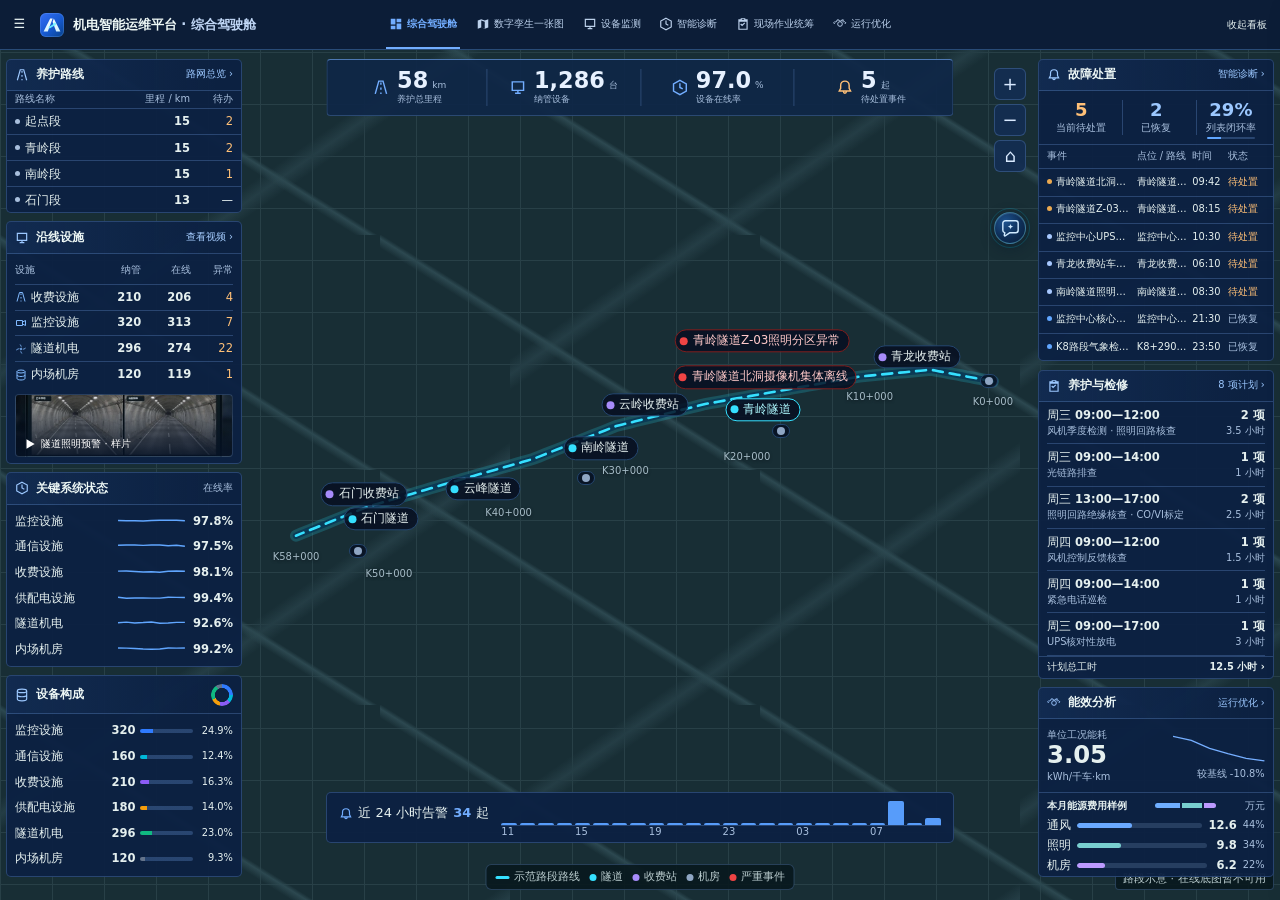
==== index.html @ b4d6803c "更新机电运维平台及数字孪生场景" ====
<!DOCTYPE html>
<html lang="zh-CN">
<head>
  <meta charset="UTF-8">
  <meta name="viewport" content="width=device-width, initial-scale=1.0">
  <title>高速公路机电智能运维平台 · 数字孪生原型</title>
  <link rel="stylesheet" href="css/main.css?v=20261124-toolbar-align">
  <script type="importmap">
    {"imports":{"three":"./vendor/three/build/three.module.js","three/addons/":"./vendor/three/examples/jsm/"}}
  </script>
  <link rel="stylesheet" href="css/dashboard.css?v=20261124-git474230a">
  <link rel="icon" type="image/svg+xml" href="assets/platform-logo.svg">
</head>
<body>
  <div id="app"></div>
  <script src="vendor/three.min.js"></script>
  <script src="js/data.js?v=20261124-bridge"></script>
  <script src="js/charts.js?v=20261123r"></script>
  <script src="js/ui.js?v=20261124-git474230a"></script>
  <script src="js/twin.js?v=20261124-network-landscape"></script>
  <script src="js/pages-monitor.js?v=20261124-toolbar-align"></script>
  <script src="js/pages-bridge.js?v=20261124-tunnel-workbench"></script>
  <script src="js/pages-songlan.js?v=20261124-git474230a"></script>
  <script src="js/pages-diagnosis.js?v=20261124-bridge"></script>
  <script src="js/pages-optimize.js?v=20261124-bridge"></script>
  <script src="js/pages-cost.js?v=20261124-bridge"></script>
  <script src="js/pages-ai.js?v=20261124-bridge"></script>
  <script src="js/app.js?v=20261123r"></script>
</body>
</html>
---- css/main.css ----
/* ============================================================
 * 高速公路机电智能运维平台 · 全局样式
 * 工程级深蓝科技风：藏蓝导航 / 浅灰白主背景 / 蓝青数据强调
 * ============================================================ */
:root {
  --navy-900: #081a33;
  --navy-800: #0b2242;
  --navy-700: #10305c;
  --navy-600: #16407a;
  --blue: #2f7bff;
  --blue-deep: #1e5fd6;
  --cyan: #00b8d9;
  --cyan-soft: #e0f7fc;
  --green: #16a34a;
  --green-bg: #e8f7ee;
  --amber: #f59e0b;
  --amber-bg: #fef3e2;
  --red: #ef4444;
  --red-bg: #fdeaea;
  --gray: #94a3b8;
  --gray-bg: #eef1f5;
  --violet: #8b5cf6;
  --bg: #f2f4f8;
  --card: #ffffff;
  --line: #e3e8ef;
  --line-dark: #24466f;
  --text: #1c2b3a;
  --text-2: #5a6b7f;
  --text-3: #8b99ab;
  --shadow: 0 1px 3px rgba(13, 38, 76, .07), 0 4px 14px rgba(13, 38, 76, .05);
  --shadow-lg: 0 8px 32px rgba(8, 26, 51, .18);
  --radius: 8px;
  --nav-w: 224px;
  --top-h: 58px;
  --font: "Microsoft YaHei", "PingFang SC", "Segoe UI", system-ui, sans-serif;
}
* { margin: 0; padding: 0; box-sizing: border-box; }
html, body { height: 100%; }
body {
  font-family: var(--font);
  font-size: 13px;
  color: var(--text);
  background: var(--bg);
  overflow: hidden;
}
::-webkit-scrollbar { width: 8px; height: 8px; }
::-webkit-scrollbar-track { background: transparent; }
::-webkit-scrollbar-thumb { background: #c3cdd9; border-radius: 4px; border: 2px solid transparent; background-clip: content-box; }
::-webkit-scrollbar-thumb:hover { background: #9fb0c4; border: 2px solid transparent; background-clip: content-box; }
.dark-scroll::-webkit-scrollbar-thumb { background: #2c4a75; border: 2px solid transparent; background-clip: content-box; }
a { color: var(--blue); text-decoration: none; cursor: pointer; }
a:hover { color: var(--blue-deep); }
button { font-family: var(--font); }

/* ---------- 布局骨架 ---------- */
#app { display: flex; height: 100vh; }
#sidebar {
  width: var(--nav-w); flex: 0 0 var(--nav-w);
  background: linear-gradient(178deg, var(--navy-900) 0%, var(--navy-800) 62%, #0d2a50 100%);
  color: #c8d6e8; display: flex; flex-direction: column; z-index: 40;
}
.brand { padding: 14px 16px 12px; border-bottom: 1px solid rgba(255,255,255,.07); }
.brand-logo { display: flex; align-items: center; gap: 9px; }
.brand-mark {display:block;flex:none;}
.brand-name { font-size: 14px; font-weight: 700; color: #fff; letter-spacing: .5px; line-height: 1.25; }
.brand-sub { font-size: 10px; color: #7e93b3; margin-top: 2px; letter-spacing: .4px; }
.demo-chip {
  margin: 10px 16px 6px; padding: 5px 10px; font-size: 11px; border-radius: 5px;
  background: rgba(245, 158, 11, .14); color: #fbbf24; border: 1px solid rgba(245,158,11,.35);
  display: flex; align-items: center; gap: 6px;
}
.demo-chip .dot { width: 6px; height: 6px; border-radius: 50%; background: #fbbf24; animation: pulse 2s infinite; }
@keyframes pulse { 0%,100% { opacity: 1; } 50% { opacity: .35; } }
#nav { flex: 1; overflow-y: auto; padding: 6px 0 16px; }
.nav-group { margin-top: 4px; }
.nav-item {
  display: flex; align-items: center; gap: 9px; padding: 9px 16px; cursor: pointer;
  color: #b7c7dc; font-size: 13px; border-left: 3px solid transparent; user-select: none;
  transition: background .15s;
}
.nav-item svg { width: 16px; height: 16px; flex: 0 0 16px; opacity: .85; }
.nav-item:hover { background: rgba(47, 123, 255, .12); color: #fff; }
.nav-item.active { background: linear-gradient(90deg, rgba(47,123,255,.28), rgba(47,123,255,.06)); color: #fff; border-left-color: var(--cyan); font-weight: 600; }
.nav-item .arrow { margin-left: auto; font-size: 10px; transition: transform .2s; opacity: .6; }
.nav-item.open .arrow { transform: rotate(90deg); }
.nav-sub { overflow: hidden; max-height: 0; transition: max-height .25s ease; }
.nav-sub.open { max-height: 300px; }
.nav-sub-item {
  padding: 7px 16px 7px 44px; font-size: 12px; color: #93a7c2; cursor: pointer; user-select: none;
  border-left: 3px solid transparent;
}
.nav-sub-item:hover { color: #fff; background: rgba(47,123,255,.1); }
.nav-sub-item.active { color: #6fd7ef; border-left-color: var(--cyan); background: rgba(0,184,217,.08); }
.nav-badge { margin-left: auto; background: var(--red); color: #fff; font-size: 10px; padding: 1px 6px; border-radius: 8px; }
.sidebar-foot { padding: 10px 16px; border-top: 1px solid rgba(255,255,255,.07); font-size: 10px; color: #64799a; line-height: 1.6; }

#main { flex: 1; display: flex; flex-direction: column; min-width: 0; }
#topbar {
  height: var(--top-h); flex: 0 0 var(--top-h); background: var(--card);
  border-bottom: 1px solid var(--line); display: flex; align-items: center;
  padding: 0 18px; gap: 14px; z-index: 30;
}
.top-road { display: flex; align-items: center; gap: 7px; font-size: 13px; font-weight: 600; color: var(--navy-700); }
.top-road svg { width: 15px; height: 15px; color: var(--blue); }
.top-search { position: relative; width: 250px; }
.top-search input {
  width: 100%; height: 30px; border: 1px solid var(--line); border-radius: 6px;
  padding: 0 10px 0 30px; font-size: 12px; background: var(--bg); outline: none; font-family: var(--font);
}
.top-search input:focus { border-color: var(--blue); background: #fff; }
.top-search svg { position: absolute; left: 9px; top: 8px; width: 14px; height: 14px; color: var(--text-3); }
.top-spacer { flex: 1; }
.top-clock { font-size: 12px; color: var(--text-2); font-variant-numeric: tabular-nums; }
.top-clock b { color: var(--text); font-weight: 600; }
.top-icon-btn {
  position: relative; width: 32px; height: 32px; border-radius: 6px; border: 1px solid var(--line);
  background: #fff; cursor: pointer; display: flex; align-items: center; justify-content: center; color: var(--text-2);
}
.top-icon-btn:hover { border-color: var(--blue); color: var(--blue); }
.top-icon-btn svg { width: 16px; height: 16px; }
.top-icon-btn .cnt {
  position: absolute; top: -6px; right: -6px; background: var(--red); color: #fff;
  font-size: 10px; min-width: 16px; height: 16px; border-radius: 8px; display: flex; align-items: center; justify-content: center; padding: 0 4px;
}
.role-select {
  height: 30px; border: 1px solid var(--line); border-radius: 6px; padding: 0 8px;
  font-size: 12px; color: var(--text); background: #fff; outline: none; cursor: pointer; font-family: var(--font);
}
.top-user { display: flex; align-items: center; gap: 8px; font-size: 12px; color: var(--text-2); }
.avatar { width: 28px; height: 28px; border-radius: 50%; background: linear-gradient(135deg, var(--navy-600), var(--blue)); color: #fff; display: flex; align-items: center; justify-content: center; font-size: 12px; font-weight: 600; }

#content { flex: 1; overflow-y: auto; overflow-x: hidden; padding: 14px 18px 24px; }
.crumb { font-size: 12px; color: var(--text-3); margin-bottom: 10px; display: flex; align-items: center; gap: 6px; }
.crumb a { color: var(--text-2); }
.crumb a:hover { color: var(--blue); }
.crumb .sep { opacity: .5; }
.crumb .cur { color: var(--text); font-weight: 600; }

/* ---------- 页面标题 ---------- */
.page-head { display: flex; align-items: flex-start; gap: 12px; margin-bottom: 14px; flex-wrap: wrap; }
.page-title { font-size: 18px; font-weight: 700; color: var(--navy-800); display: flex; align-items: center; gap: 10px; }
.page-desc { font-size: 12px; color: var(--text-2); margin-top: 4px; max-width: 760px; line-height: 1.6; }
.page-head .spacer { flex: 1; }
.page-actions { display: flex; gap: 8px; align-items: center; flex-wrap: wrap; }
#content:has(.gis-bridge) { display: flex; flex-direction: column; }
#page-body:has(> .gis-bridge), .gis-bridge { flex: 1; min-height: 0; display: flex; flex-direction: column; }
#content:has(.gis-heading) { scrollbar-gutter: stable; }
#page-body:has(.gis-heading) { container-type: inline-size; animation: none; }
.gis-heading {
  position: sticky; top: 0; z-index: 5; display: grid; flex: none;
  grid-template-columns: minmax(0, 1fr) minmax(0, 52rem); align-items: center;
  gap: 8px 12px; padding: 6px 0; margin-bottom: 8px; background: var(--bg);
}
.gis-toolbar {
  --toolbar-width: 42.5rem; --scene-fields: 10.5rem;
  display: grid; grid-template-columns: minmax(0, 1fr) var(--scene-fields);
  width: min(100%, var(--toolbar-width)); justify-self: end;
  gap: 8px; align-items: center; min-width: 0;
}
.gis-toolbar:has(> :nth-child(3)) { --toolbar-width: 52rem; --scene-fields: 10.5rem 9rem; }
.gis-toolbar #gis-mode { display: grid; grid-template-columns: repeat(4, minmax(0, 1fr)); }
.gis-toolbar #gis-mode .seg { display: flex; align-items: center; justify-content: center; gap: 4px; padding: 0 4px; white-space: nowrap; }
.gis-toolbar > * { height: 32px; width: 100%; min-width: 0; }
.gis-toolbar > .btn { padding-inline: 4px; justify-content: center; white-space: nowrap; }
.gis-instructions { margin: 0 0 14px; }
@container (max-width: 75rem) {
  .gis-heading { grid-template-columns: minmax(0, 1fr); }
}
@container (max-width: 46rem) {
  .gis-toolbar { grid-template-columns: minmax(0, 1.5fr) minmax(0, 1fr); gap: 4px; }
  .gis-toolbar #gis-mode { grid-column: 1 / -1; }
  .gis-toolbar > :last-child { grid-column: 2; }
}
@container (max-width: 24rem) {
  .gis-toolbar svg { display: none; }
  .gis-toolbar .btn, .gis-toolbar .seg, .gis-toolbar .sel { font-size: 11px; }
}
@container (max-width: 15rem) {
  .gis-toolbar #gis-mode { grid-template-columns: repeat(2, minmax(0, 1fr)); height: 64px; }
  .gis-toolbar > :not(#gis-mode) { grid-column: 1 / -1; }
}
.bridge-context { display:flex; align-items:center; justify-content:space-between; flex-wrap:wrap; gap:12px 24px; padding:18px 22px; color:#deeff4; background:#153942; border-radius:9px 9px 0 0; }
.bridge-context h2,.bridge-context p,.bridge-context dl,.bridge-context dd {margin:0;}
.bridge-context h2 {display:flex; align-items:center; flex-wrap:wrap; gap:9px; font-size:20px; line-height:1.45;}
.bridge-context h2 span {display:inline-flex;align-items:center;gap:7px;color:#c7e5e5;font-size:16px;}
.bridge-context h2 i {color:#78a6ab;font-style:normal;}
.bridge-context p {font-size:12px;color:#b2ced2;margin-top:3px;}
.bridge-context p span {padding-left:12px;}
.bridge-context dl {display:flex;gap:24px;}
.bridge-context dl div {border-left:1px solid #446069;padding-left:16px;}
.bridge-context dt {font-size:11px;color:#bdd3d8;}
.bridge-context dd {font-size:23px;font-weight:650;font-variant-numeric:tabular-nums;}
.bridge-context dd small {font-size:12px;font-weight:400;color:#b6cdd1;}
.bridge-layout {display:grid;grid-template-columns:minmax(0,1fr) minmax(270px,30%);min-height:450px;flex:1;border:1px solid #cfdbdf;border-top:0;border-radius:0 0 8px 8px;overflow:hidden;}
.bridge-map-wrap {position:relative;min-height:390px;background:#112a33;}
.bridge-scene-actions {position:absolute;top:10px;left:10px;z-index:3;display:flex;align-items:center;gap:6px;}
.bridge-scene-actions>span {color:#eef8f9;background:#173740e6;border-radius:4px;padding:5px 8px;font-size:12px;}
.bridge-scene-actions[hidden] {display:none;}
.asset-model-fallback {position:absolute;inset:0;overflow:auto;background:#142e3c;color:#d5e8ed;padding:54px 20px 20px;}
.asset-model-fallback h3 {font-size:16px;color:#e0f0f3;margin-bottom:4px;}
.asset-model-fallback p {font-size:12px;color:#a8c2cd;margin-bottom:14px;}
.asset-model-fallback button {display:block;width:100%;text-align:left;margin:4px 0;padding:7px 10px;background:#1c3d4c;border:1px solid #406070;border-radius:4px;color:#e2eef1;cursor:pointer;}
bridge-twin,.songlan-stage {position:absolute;inset:0;display:block;}
.songlan-stage {isolation:isolate;background:#b8cade;}
bridge-twin[data-environment=off] .songlan-stage {background:#1a2b3b;}
.bridge-scene-actions {flex-wrap:wrap;max-width:calc(100% - 60px);}
.bridge-scene-actions .hud-btn[aria-pressed=true] {background:#063e56;color:#a8edf8;border-color:#00b8d9;}
.bridge-workbench {color:#dcf3f7;font-size:13px;text-decoration:underline;text-underline-offset:4px;}
.songlan-stage .bridge-legend {bottom:32px;pointer-events:none;}
.songlan-stage:is([data-pose=overview],[data-pose=interior]) .bridge-legend {display:none;}
.bridge-selection {position:absolute;right:12px;bottom:16px;max-width:calc(100% - 24px);border-radius:5px;padding:10px 12px;background:#17313dea;color:#eff8fa;}
.bridge-selection small {display:block;margin:4px 0;font-size:12px;color:#c5dce0;}
.bridge-selection .hud-btn {margin-right:5px;}
.songlan-canvas,.songlan-labels {position:absolute;inset:0;}
.songlan-canvas canvas {display:block;width:100%;height:100%;cursor:grab;touch-action:none;}
.songlan-canvas canvas:active {cursor:grabbing;}
.songlan-labels {pointer-events:none;}
.songlan-labels button {position:absolute;left:0;top:0;pointer-events:auto;color:#eefafb;background:#173744ed;border:1px solid #76b1b9;border-radius:4px;font:inherit;font-size:12px;padding:4px 8px;cursor:pointer;}
.songlan-labels button.warning {border-color:#f3b765;color:#ffe1b3;}
.songlan-tools {position:absolute;top:14px;right:14px;display:grid;gap:3px;}
.songlan-tools[hidden],.songlan-message[hidden] {display:none;}
.songlan-tools button {width:33px;height:33px;border:1px solid #c1d0d5;border-radius:4px;background:#fffffff2;color:#294453;cursor:pointer;font-size:16px;}
.songlan-message {position:absolute;bottom:37px;left:12px;padding:6px 10px;background:#163039ed;color:white;font-size:12px;border-radius:4px;}
.songlan-stage .terrain-status {position:absolute;bottom:35px;left:12px;background:#173746e8;color:#edf4fa;padding:5px 9px;border-radius:4px;font-size:12px;}
.songlan-stage .terrain-status button {margin-left:5px;cursor:pointer;}
.songlan-credit {position:absolute;bottom:10px;left:12px;color:white;background:#223a41d9;padding:3px 8px;border-radius:3px;font-size:11px;}
.songlan-inspector {background:white;padding:8px 16px;overflow:auto;}
.songlan-inspector section {padding:13px 0;border-bottom:1px solid #e2e9ed;}
.songlan-inspector h3 {font-size:13px;color:#47606d;margin:0 0 10px;}
.songlan-assets {display:grid;gap:6px;}
.songlan-assets button,.songlan-alarm {display:grid;width:100%;gap:4px;padding:10px 11px;text-align:left;border:1px solid #dae3e7;border-radius:5px;color:#243d4e;background:#f8fafb;cursor:pointer;}
.songlan-assets button:hover,.songlan-assets button[aria-pressed=true] {background:#e9f4f3;border-color:#54a09b;}
.songlan-assets button span {display:flex;align-items:center;gap:6px;font-size:13px;}
.songlan-assets small,.songlan-alarm span,.songlan-selection p {font-size:12px;color:#586f7b;}
.songlan-selection p {margin:4px 0 6px;}
.songlan-alarm {background:#fff8ec;border-color:#efddbc;}
@container (max-width:46rem) { .songlan-layout {grid-template-columns:1fr;} .songlan-stage {height:46vh;min-height:270px;} .songlan-toolbar {justify-content:flex-start;} }
#bridge-map {position:absolute;inset:0;}
#bridge-map .geo-map {border-radius:0;}
.bridge-recenter {position:absolute;z-index:4;top:12px;left:12px;display:flex;align-items:center;gap:5px;padding:6px 10px;border:1px solid #4a6d79;border-radius:5px;background:#12313b;color:#dcebf1;cursor:pointer;}
.gm-scoped .gm-n.device i {background:#f2b84b;}
.gm-scoped.gm-offline .gm-tiles {background-color:#182e35;background-image:linear-gradient(#284047 1px,transparent 1px),linear-gradient(90deg,#284047 1px,transparent 1px);background-size:42px 42px;}
.bridge-list {background:#fff;min-width:0;overflow:auto;}
.bridge-tabs {display:flex;border-bottom:1px solid var(--border,#d7e0e7);padding:0 10px;}
.bridge-tabs button {flex:1;padding:13px 4px;color:#526674;background:transparent;border:0;border-bottom:2px solid transparent;cursor:pointer;}
.bridge-tabs button[aria-pressed="true"] {color:#0f6370;border-bottom-color:#178596;font-weight:650;}
.bridge-tabs small {font-size:11px;font-variant-numeric:tabular-nums;}
.bridge-record {width:100%;display:flex;align-items:center;gap:8px;justify-content:space-between;text-align:left;padding:12px 14px;background:white;border:0;border-bottom:1px solid #edf1f3;cursor:pointer;color:#1a3344;}
.bridge-record:hover {background:#f1f7f8;}
.bridge-record span {min-width:0;}
.bridge-record b,.bridge-record small {display:block;}
.bridge-record b {font-size:13px;line-height:1.45;}
.bridge-record small {font-size:11px;margin-top:4px;color:#627585;}
.bridge-record em {font-style:normal;flex-shrink:0;}
.bridge-search {display:block;padding:10px 12px 0;}
.bridge-search input {width:100%;padding:7px 9px;border:1px solid #cbd6de;border-radius:4px;font:inherit;font-size:12px;}
.bridge-pager {display:flex;align-items:center;justify-content:center;gap:12px;margin:9px;color:#607580;font-size:12px;}
.bridge-summary {border-top:6px solid #f0f4f5;padding:2px 14px 10px;}
.bridge-summary section {padding:12px 0;}
.bridge-summary section+section {border-top:1px solid #e2e9ec;}
.bridge-summary h3 {margin:0 0 8px;color:#264857;font-size:13px;font-weight:650;}
.bridge-health {display:grid;grid-template-columns:repeat(3,minmax(0,1fr));gap:8px;}
.bridge-health div {background:#f2f6f7;padding:7px 8px;border-radius:4px;}
.bridge-health span {display:flex;align-items:center;gap:6px;font-size:11px;color:#526775;}
.bridge-health i {width:6px;height:6px;border-radius:50%;}
.bridge-health b {font-size:17px;color:#263f4d;}
.bridge-task-link {display:flex;align-items:center;justify-content:space-between;gap:10px;width:100%;padding:8px 0;border:0;border-bottom:1px solid #edf1f3;background:transparent;text-align:left;cursor:pointer;}
.bridge-task-link b {font-size:12px;font-weight:500;color:#263f4d;}
.bridge-task-link span {font-size:11px;color:#5a7080;}
@container (max-width:45rem) {
  .bridge-layout {grid-template-columns:minmax(0,1fr);min-height:auto;overflow:visible;}
  .bridge-map-wrap {min-height:310px;}
  .bridge-list {overflow:visible;}
  .bridge-context {padding:13px;}
  .bridge-context dl {gap:12px;}
  .bridge-context dl div {padding-left:9px;}
  #bridge-map .gm-attr {bottom:32px;}
}
.badge-demo {
  font-size: 10px; padding: 2px 7px; border-radius: 4px; font-weight: 400;
  background: var(--amber-bg); color: #b45309; border: 1px solid #f5d9a8; white-space: nowrap;
}
.badge-sim { background: #eef2ff; color: #4f46e5; border-color: #d6ddfb; }
.badge-calc { background: var(--cyan-soft); color: #0e7490; border-color: #b5e8f2; }

/* ---------- 卡片与网格 ---------- */
.card { background: var(--card); border: 1px solid var(--line); border-radius: var(--radius); box-shadow: var(--shadow); }
.card-h { display: flex; align-items: center; gap: 8px; padding: 11px 14px; border-bottom: 1px solid var(--line); }
.card-t { font-size: 13px; font-weight: 700; color: var(--navy-800); }
.card-h .sub { font-size: 11px; color: var(--text-3); }
.card-h .spacer { flex: 1; }
.card-b { padding: 12px 14px; }
.card-b.tight { padding: 8px 10px; }
.grid { display: grid; gap: 12px; }
.grid > * { min-width: 0; }
.g-2 { grid-template-columns: minmax(0, 1fr) minmax(0, 1fr); }
.g-3 { grid-template-columns: repeat(3, minmax(0, 1fr)); }
.g-4 { grid-template-columns: repeat(4, minmax(0, 1fr)); }
.g-6 { grid-template-columns: repeat(6, minmax(0, 1fr)); }
.card-b svg { max-width: 100%; }
.mt { margin-top: 12px; }
.mb { margin-bottom: 12px; }

/* ---------- KPI ---------- */
.kpi { padding: 13px 15px; cursor: pointer; position: relative; overflow: hidden; transition: transform .15s, box-shadow .15s; }
.kpi:hover { transform: translateY(-2px); box-shadow: 0 6px 18px rgba(13,38,76,.12); }
.kpi::before { content: ''; position: absolute; left: 0; top: 0; bottom: 0; width: 3px; background: var(--kc, var(--blue)); }
.kpi-label { font-size: 12px; color: var(--text-2); display: flex; align-items: center; gap: 6px; }
.kpi-val { font-size: 26px; font-weight: 700; color: var(--navy-800); margin-top: 4px; font-variant-numeric: tabular-nums; line-height: 1.1; }
.kpi-val small { font-size: 12px; font-weight: 400; color: var(--text-3); margin-left: 3px; }
.kpi-sub { font-size: 11px; color: var(--text-3); margin-top: 4px; }
.kpi-sub .up { color: var(--green); } .kpi-sub .down { color: var(--red); }
.kpi-icon { position: absolute; right: 12px; top: 12px; width: 30px; height: 30px; border-radius: 7px; display: flex; align-items: center; justify-content: center; background: color-mix(in srgb, var(--kc, var(--blue)) 12%, #fff); color: var(--kc, var(--blue)); }
.kpi-icon svg { width: 16px; height: 16px; }

/* ---------- 标签 ---------- */
.tag { display: inline-flex; align-items: center; gap: 5px; font-size: 11px; padding: 2px 8px; border-radius: 4px; white-space: nowrap; line-height: 1.5; }
.tag .sd { width: 6px; height: 6px; border-radius: 50%; background: currentColor; }
.tag.ok { background: var(--green-bg); color: #15803d; }
.tag.warn { background: var(--amber-bg); color: #b45309; }
.tag.off { background: var(--gray-bg); color: #64748b; }
.tag.err { background: var(--red-bg); color: #b91c1c; }
.tag.info { background: #e8f0fe; color: #1d4ed8; }
.tag.cyan { background: var(--cyan-soft); color: #0e7490; }
.tag.violet { background: #f1ebfe; color: #6d28d9; }
.tag.plain { background: var(--gray-bg); color: var(--text-2); }
.tag.lg { font-size: 12px; padding: 3px 10px; }
.lv { display: inline-block; font-size: 11px; padding: 2px 8px; border-radius: 4px; }
.lv-严重 { background: var(--red-bg); color: #b91c1c; font-weight: 600; }
.lv-重要 { background: var(--amber-bg); color: #b45309; }
.lv-一般 { background: #e8f0fe; color: #1d4ed8; }
.lv-提示 { background: var(--gray-bg); color: #64748b; }

/* ---------- 按钮 ---------- */
.btn {
  display: inline-flex; align-items: center; gap: 6px; height: 30px; padding: 0 13px;
  border-radius: 6px; border: 1px solid var(--line); background: #fff; color: var(--text);
  font-size: 12px; cursor: pointer; transition: all .15s; white-space: nowrap;
}
.btn svg { width: 14px; height: 14px; }
.btn:hover { border-color: var(--blue); color: var(--blue); }
.btn.primary { background: var(--blue); border-color: var(--blue); color: #fff; }
.btn.primary:hover { background: var(--blue-deep); }
.btn.navy { background: var(--navy-700); border-color: var(--navy-700); color: #fff; }
.btn.navy:hover { background: var(--navy-600); }
.btn.ghost { background: transparent; }
.btn.sm { height: 26px; padding: 0 10px; font-size: 11px; }
.btn.danger:hover { border-color: var(--red); color: var(--red); }
.btn:disabled { opacity: .5; cursor: not-allowed; }
.btn-group { display: inline-flex; border: 1px solid var(--line); border-radius: 6px; overflow: hidden; }
.btn-group .seg { padding: 5px 12px; font-size: 12px; cursor: pointer; background: #fff; color: var(--text-2); border: none; border-right: 1px solid var(--line); }
.btn-group .seg:last-child { border-right: none; }
.btn-group .seg.on { background: var(--blue); color: #fff; }
.btn-group.dark { border-color: var(--line-dark); }
.btn-group.dark .seg { background: var(--navy-800); color: #9fb4d0; border-right-color: var(--line-dark); }
.btn-group.dark .seg.on { background: var(--cyan); color: #04222b; font-weight: 600; }

/* ---------- 筛选 ---------- */
.filter-bar { display: flex; gap: 8px; flex-wrap: wrap; align-items: center; }
.sel, .inp {
  height: 30px; border: 1px solid var(--line); border-radius: 6px; padding: 0 9px;
  font-size: 12px; background: #fff; color: var(--text); outline: none; font-family: var(--font);
}
.sel:focus, .inp:focus { border-color: var(--blue); }
.inp { width: 200px; }
.alarm-list-item {display:block;width:100%;text-align:left;color:inherit;font:inherit;cursor:pointer;}
.task-review {display:grid;gap:12px;}
.task-review label {display:grid;gap:5px;}
.task-review .inp {width:100%;resize:vertical;}
.task-review button {justify-self:start;}
.alarm-list-item time {margin-left:auto;color:var(--text-3);font-size:11px;}
.alarm-list-item .evi-d,.alarm-list-item .src {display:block;}
.sel { cursor: pointer; }
label.fld { display: inline-flex; align-items: center; gap: 6px; font-size: 12px; color: var(--text-2); }
.tabs { display: flex; gap: 2px; border-bottom: 2px solid var(--line); margin-bottom: 12px; flex-wrap: wrap; }
.tab { padding: 8px 16px; font-size: 13px; color: var(--text-2); cursor: pointer; border-bottom: 2px solid transparent; margin-bottom: -2px; user-select: none; }
.tab:hover { color: var(--blue); }
.tab.on { color: var(--blue); border-bottom-color: var(--blue); font-weight: 600; }
.tab .n { font-size: 11px; background: var(--gray-bg); border-radius: 8px; padding: 0 6px; margin-left: 4px; color: var(--text-2); }
.tab.on .n { background: #e8f0fe; color: var(--blue); }
.pills { display: flex; gap: 6px; flex-wrap: wrap; }
.pill { padding: 4px 12px; border-radius: 14px; font-size: 12px; border: 1px solid var(--line); background: #fff; color: var(--text-2); cursor: pointer; }
.pill.on { background: var(--navy-700); border-color: var(--navy-700); color: #fff; }

/* ---------- 表格 ---------- */
.tbl-wrap { overflow-x: auto; }
table.tbl { width: 100%; border-collapse: collapse; font-size: 12px; }
.tbl th {
  text-align: left; padding: 9px 10px; background: #f7f9fc; color: var(--text-2);
  font-weight: 600; border-bottom: 1px solid var(--line); white-space: nowrap; user-select: none;
}
.tbl th.sortable { cursor: pointer; }
.tbl th.sortable:hover { color: var(--blue); }
.tbl th .s-arr { font-size: 10px; margin-left: 3px; opacity: .7; }
.tbl td { padding: 8px 10px; border-bottom: 1px solid #eef1f6; vertical-align: middle; }
.tbl tbody tr { cursor: pointer; transition: background .1s; }
.tbl tbody tr:hover { background: #f4f8ff; }
.tbl tbody tr.hl { background: #fff7ed; }
.tbl .code { font-family: Consolas, monospace; color: var(--blue-deep); font-weight: 600; font-size: 12px; }
.tbl .num { font-variant-numeric: tabular-nums; text-align: right; }
.tbl .muted { color: var(--text-3); }
.pager { display: flex; align-items: center; gap: 6px; padding: 10px 4px 2px; font-size: 12px; color: var(--text-2); }
.pager .spacer { flex: 1; }
.pg-btn { min-width: 26px; height: 26px; border: 1px solid var(--line); background: #fff; border-radius: 5px; cursor: pointer; font-size: 12px; color: var(--text-2); padding: 0 6px; }
.pg-btn:hover { border-color: var(--blue); color: var(--blue); }
.pg-btn.on { background: var(--blue); border-color: var(--blue); color: #fff; }
.pg-btn:disabled { opacity: .4; cursor: default; }
.empty { padding: 36px 0; text-align: center; color: var(--text-3); font-size: 12px; }
.empty svg { width: 36px; height: 36px; opacity: .35; display: block; margin: 0 auto 8px; }

/* ---------- 抽屉 / 弹窗 / Toast ---------- */
#drawer-mask { position: fixed; inset: 0; background: rgba(8,26,51,.35); z-index: 90; opacity: 0; pointer-events: none; transition: opacity .25s; }
#drawer-mask.show { opacity: 1; pointer-events: auto; }
#drawer {
  position: fixed; top: 0; right: -560px; width: 540px; max-width: 92vw; height: 100vh;
  background: #fff; z-index: 95; box-shadow: var(--shadow-lg); transition: right .28s cubic-bezier(.2,.8,.3,1);
  display: flex; flex-direction: column;
}
#drawer.show { right: 0; }
#drawer.wide { width: 720px; right: -760px; }
#drawer.wide.show { right: 0; }
.drawer-h { padding: 14px 18px; border-bottom: 1px solid var(--line); display: flex; align-items: center; gap: 10px; background: linear-gradient(90deg, #f8fafd, #fff); }
.drawer-t { font-size: 15px; font-weight: 700; color: var(--navy-800); }
.drawer-x { margin-left: auto; width: 28px; height: 28px; border: none; background: var(--gray-bg); border-radius: 6px; cursor: pointer; color: var(--text-2); font-size: 14px; }
.drawer-x:hover { background: var(--red-bg); color: var(--red); }
.drawer-b { flex: 1; overflow-y: auto; padding: 14px 18px 24px; }
#modal-mask { position: fixed; inset: 0; background: rgba(8,26,51,.45); z-index: 110; display: none; align-items: center; justify-content: center; }
#modal-mask.show { display: flex; }
#modal { background: #fff; border-radius: 10px; width: 620px; max-width: 92vw; max-height: 84vh; display: flex; flex-direction: column; box-shadow: var(--shadow-lg); }
#modal .drawer-b { max-height: 60vh; }
#toasts { position: fixed; top: 70px; right: 20px; z-index: 200; display: flex; flex-direction: column; gap: 8px; }
.toast {
  background: var(--navy-800); color: #e6eefb; padding: 10px 16px; border-radius: 8px;
  font-size: 12px; box-shadow: var(--shadow-lg); display: flex; gap: 8px; align-items: center;
  animation: toastIn .25s ease; max-width: 380px; border-left: 3px solid var(--cyan);
}
.toast.ok { border-left-color: var(--green); }
.toast.warn { border-left-color: var(--amber); }
@keyframes toastIn { from { transform: translateX(30px); opacity: 0; } to { transform: none; opacity: 1; } }

/* ---------- 图表 ---------- */
.chart-tip {
  position: fixed; z-index: 150; background: rgba(8,26,51,.94); color: #dce7f5; font-size: 11px;
  padding: 8px 11px; border-radius: 6px; pointer-events: none; display: none; line-height: 1.7;
  box-shadow: var(--shadow-lg); max-width: 260px;
}
.chart-tip .tt { color: #8fa6c4; margin-bottom: 2px; }
.chart-tip .row { display: flex; align-items: center; gap: 6px; }
.chart-tip .cd { width: 8px; height: 8px; border-radius: 2px; }
.chart-tip b { color: #fff; font-variant-numeric: tabular-nums; }
.legend { display: flex; gap: 14px; flex-wrap: wrap; font-size: 11px; color: var(--text-2); padding: 4px 2px; }
.legend .li { display: flex; align-items: center; gap: 5px; cursor: default; }
.legend .cd { width: 10px; height: 10px; border-radius: 2px; }
.legend .li.off { opacity: .35; }
.legend .li.click { cursor: pointer; }

/* ---------- 深蓝分析面板（数字孪生/重点场景） ---------- */
.dark-panel { background: linear-gradient(160deg, var(--navy-900), var(--navy-800) 70%); border: 1px solid var(--line-dark); border-radius: var(--radius); color: #c9d8ec; }
.dark-panel .card-h { border-bottom-color: var(--line-dark); }
.dark-panel .card-t { color: #eaf2fc; }
.dark-panel .card-h .sub { color: #6d84a6; }
.dp-kpi { padding: 10px 12px; background: rgba(22,64,122,.25); border: 1px solid var(--line-dark); border-radius: 7px; }
.dp-kpi .l { font-size: 11px; color: #7e95b8; }
.dp-kpi .v { font-size: 20px; font-weight: 700; color: #fff; margin-top: 2px; font-variant-numeric: tabular-nums; }
.dp-kpi .v small { font-size: 11px; color: #7e95b8; font-weight: 400; }
.dp-kpi .v.cy { color: #4fd8f0; } .dp-kpi .v.gn { color: #4ade80; } .dp-kpi .v.am { color: #fbbf24; } .dp-kpi .v.rd { color: #f87171; }

/* ---------- 3D 视口 ---------- */
.twin-wrap { position: relative; border-radius: var(--radius); overflow: hidden; background: #060f22; border: 1px solid var(--line-dark); }
.twin-canvas { display: block; width: 100%; height: 100%; }
.twin-hud { position: absolute; top: 10px; left: 12px; display: flex; gap: 8px; align-items: center; z-index: 5; flex-wrap: wrap; }
.twin-hud-r { position: absolute; top: 10px; right: 12px; display: flex; gap: 6px; z-index: 5; }
.hud-btn {
  background: rgba(11,34,66,.85); border: 1px solid var(--line-dark); color: #b9cde8;
  font-size: 11px; padding: 5px 11px; border-radius: 6px; cursor: pointer; backdrop-filter: blur(4px);
  display: inline-flex; align-items: center; gap: 5px;
}
.hud-btn:hover { border-color: var(--cyan); color: #fff; }
.hud-btn.on { background: rgba(0,184,217,.25); border-color: var(--cyan); color: #7ee7fa; }
.hud-btn svg { width: 13px; height: 13px; }
.hud-live {
  background: rgba(4,20,26,.85); border: 1px solid var(--cyan); color: #7ee7fa;
  font-size: 11px; padding: 5px 11px; border-radius: 6px; backdrop-filter: blur(4px);
  font-variant-numeric: tabular-nums;
}
.twin-legend {
  position: absolute; left: 12px; bottom: 12px; z-index: 5; background: rgba(8,26,51,.82);
  border: 1px solid var(--line-dark); border-radius: 7px; padding: 8px 11px; font-size: 11px;
  color: #a9bedb; backdrop-filter: blur(4px); line-height: 1.9;
}
.twin-legend .li { display: flex; align-items: center; gap: 6px; }
.twin-legend .cd { width: 8px; height: 8px; border-radius: 50%; }
.twin-info {
  position: absolute; right: 12px; bottom: 12px; z-index: 6; width: 270px;
  background: rgba(8,26,51,.92); border: 1px solid var(--line-dark); border-radius: 8px;
  padding: 12px 14px; color: #c9d8ec; font-size: 12px; backdrop-filter: blur(6px); display: none;
}
.twin-info.show { display: block; animation: toastIn .2s ease; }
.twin-info h4 { color: #fff; font-size: 13px; margin-bottom: 6px; display: flex; align-items: center; gap: 7px; }
.twin-info .row { display: flex; justify-content: space-between; padding: 2.5px 0; color: #90a7c7; }
.twin-info .row b { color: #dce8f7; font-weight: 500; }
.twin-info .acts { margin-top: 8px; display: flex; gap: 6px; }
.twin-tip { position: absolute; z-index: 7; background: rgba(8,26,51,.95); border: 1px solid var(--cyan); color: #d9f6fc; font-size: 11px; padding: 4px 9px; border-radius: 5px; pointer-events: none; display: none; white-space: nowrap; }
.twin-loading { position: absolute; inset: 0; display: flex; align-items: center; justify-content: center; color: #6d84a6; font-size: 12px; z-index: 4; background: #060f22; }
.spin { width: 22px; height: 22px; border: 2px solid var(--line-dark); border-top-color: var(--cyan); border-radius: 50%; animation: sp 1s linear infinite; margin-right: 10px; }
@keyframes sp { to { transform: rotate(360deg); } }

/* ---------- 场景控制台 ---------- */
.console-grid { display: grid; grid-template-columns: repeat(auto-fit, minmax(180px, 1fr)); gap: 12px; }
.console-grid > * { min-width: 0; }
.ctl-group { background: var(--gray-bg); border: 1px solid var(--line); border-radius: 8px; padding: 10px 12px; }
.ctl-t { font-size: 11px; font-weight: 600; color: var(--navy-700); letter-spacing: .5px; margin-bottom: 8px; text-transform: uppercase; }
.ctl-group .fld { display: flex; width: 100%; }
.ctl-group .fld .sel { flex: 1; min-width: 0; }
.ctl-group .range-row { margin-bottom: 6px; }
.ctl-group .range-row input[type=range] { flex: 1 1 0; min-width: 0; }
.ctl-group .range-row .rv { min-width: 40px; }
.ctl-sw { display: flex; align-items: center; justify-content: space-between; font-size: 12px; color: var(--text-2); padding: 3px 0; }
.ctl-group .btn-group { display: flex; }
.ctl-group .btn-group .seg { flex: 1; display: inline-flex; align-items: center; justify-content: center; }

/* ---------- 机房实时映射 / 预警预测 ---------- */
.cap-strip { display: grid; grid-template-columns: repeat(4, minmax(0, 1fr)); gap: 8px; }
.cap-strip > * { min-width: 0; }
.cap { background: var(--cyan-soft); border-left: 3px solid var(--cyan); border-radius: 6px; padding: 7px 10px; }
.cap b { display: block; font-size: 12px; color: var(--navy-800); }
.cap span { font-size: 11px; color: var(--text-2); }
.rm-kpis { display: grid; grid-template-columns: repeat(3, minmax(0, 1fr)); gap: 8px; }
.rm-kpis > * { min-width: 0; }
.rm-kpi { background: var(--gray-bg); border: 1px solid var(--line); border-radius: 8px; padding: 8px 10px; }
.rm-kpi .rm-v { font-size: 20px; font-weight: 700; color: var(--navy-800); font-variant-numeric: tabular-nums; line-height: 1.2; }
.rm-kpi .rm-u { font-size: 11px; font-weight: 500; color: var(--text-3); margin-left: 3px; }
.rm-kpi.warn .rm-v { color: var(--amber); }
.rm-spark-card { background: var(--gray-bg); border: 1px solid var(--line); border-radius: 8px; padding: 8px 10px; }
.pred { background: var(--card); border: 1px solid var(--line); border-left: 3px solid var(--gray); border-radius: 8px; padding: 9px 12px; margin-bottom: 8px; }
.pred.warn { border-left-color: var(--amber); }
.pred.ok { border-left-color: var(--green); }
.pred-h { display: flex; align-items: center; justify-content: space-between; gap: 8px; }
.pred-h b { font-size: 12px; color: var(--navy-800); }
.pred-b { font-size: 12px; color: var(--text-2); line-height: 1.6; margin-top: 4px; }
.pred-b b { color: var(--navy-800); }
.pred-f { display: flex; align-items: center; justify-content: space-between; gap: 8px; margin-top: 6px; }

/* ---------- 主题滚动条 ---------- */
#content ::-webkit-scrollbar, .card-b ::-webkit-scrollbar, .drawer-b ::-webkit-scrollbar { width: 8px; height: 8px; }
#content ::-webkit-scrollbar-track, .card-b ::-webkit-scrollbar-track, .drawer-b ::-webkit-scrollbar-track { background: var(--gray-bg); border-radius: 4px; }
#content ::-webkit-scrollbar-thumb, .card-b ::-webkit-scrollbar-thumb, .drawer-b ::-webkit-scrollbar-thumb { background: var(--navy-600); border-radius: 4px; }
#content ::-webkit-scrollbar-thumb:hover, .card-b ::-webkit-scrollbar-thumb:hover, .drawer-b ::-webkit-scrollbar-thumb:hover { background: var(--blue); }
.dark-panel ::-webkit-scrollbar-track { background: var(--navy-900); }
.dark-panel ::-webkit-scrollbar-thumb { background: var(--line-dark); }
.dark-panel ::-webkit-scrollbar-thumb:hover { background: var(--cyan); }

/* ---------- 拓扑 ---------- */
.topo-wrap { position: relative; background: #0a1c38; border-radius: 7px; overflow: hidden; border: 1px solid var(--line-dark); }
.topo-svg { display: block; width: 100%; cursor: grab; }
.topo-svg:active { cursor: grabbing; }
.topo-node { cursor: pointer; }
.topo-node:hover .nd-box { filter: brightness(1.3); }
.topo-edge { cursor: pointer; }
.topo-bar { display: flex; align-items: center; gap: 7px; padding: 8px 10px; flex-wrap: wrap; background: #0a1c38; border: 1px solid var(--line-dark); border-bottom: none; border-radius: 7px 7px 0 0; }
.topo-bar + .topo-wrap { border-radius: 0 0 7px 7px; }
.topo-tip { position: absolute; z-index: 7; background: rgba(8,26,51,.96); border: 1px solid var(--cyan); color: #d9f6fc; font-size: 11px; padding: 5px 10px; border-radius: 5px; pointer-events: none; display: none; max-width: 230px; line-height: 1.6; }

/* ---------- 时间线 ---------- */
.timeline { position: relative; padding-left: 18px; }
.timeline::before { content: ''; position: absolute; left: 5px; top: 6px; bottom: 6px; width: 2px; background: var(--line); }
.tl-item { position: relative; padding: 0 0 14px 8px; }
.tl-item::before { content: ''; position: absolute; left: -17px; top: 4px; width: 8px; height: 8px; border-radius: 50%; background: var(--blue); border: 2px solid #fff; box-shadow: 0 0 0 2px var(--blue); }
.tl-item.red::before { background: var(--red); box-shadow: 0 0 0 2px var(--red); }
.tl-item.amber::before { background: var(--amber); box-shadow: 0 0 0 2px var(--amber); }
.tl-item.green::before { background: var(--green); box-shadow: 0 0 0 2px var(--green); }
.tl-time { font-size: 11px; color: var(--text-3); font-variant-numeric: tabular-nums; }
.tl-text { font-size: 12px; color: var(--text); margin-top: 2px; line-height: 1.55; }

/* ---------- 证据/结论面板 ---------- */
.evi { border: 1px solid var(--line); border-radius: 7px; padding: 10px 12px; margin-bottom: 8px; background: #fbfcfe; }
.evi-t { font-size: 12px; font-weight: 700; color: var(--navy-700); display: flex; align-items: center; gap: 7px; }
.evi-d { font-size: 12px; color: var(--text-2); margin-top: 4px; line-height: 1.65; }
.evi .src { font-size: 11px; color: var(--text-3); margin-top: 5px; }
.concl { border-left: 3px solid var(--cyan); background: linear-gradient(90deg, #f0fbfd, #fff); border-radius: 0 7px 7px 0; padding: 12px 14px; }
.concl h4 { font-size: 13px; color: var(--navy-800); margin-bottom: 6px; }
.concl p { font-size: 12px; color: var(--text-2); line-height: 1.7; }
.score-bar { height: 6px; background: var(--gray-bg); border-radius: 3px; overflow: hidden; margin-top: 6px; }
.score-bar i { display: block; height: 100%; background: linear-gradient(90deg, var(--blue), var(--cyan)); border-radius: 3px; }
.note-box { font-size: 11px; color: #92600a; background: var(--amber-bg); border: 1px solid #f3ddb0; border-radius: 6px; padding: 8px 11px; line-height: 1.65; }
.note-box.blue { color: #1e40af; background: #eef4ff; border-color: #c9dafc; }
.note-box.gray { color: var(--text-2); background: #f6f8fa; border-color: var(--line); }

/* ---------- 杂项 ---------- */
.kv { display: grid; grid-template-columns: 88px 1fr; gap: 5px 10px; font-size: 12px; }
.kv .k { color: var(--text-3); }
.kv .v { color: var(--text); word-break: break-all; }
.divider { height: 1px; background: var(--line); margin: 12px 0; }
.sec-t { font-size: 13px; font-weight: 700; color: var(--navy-800); margin: 14px 0 8px; display: flex; align-items: center; gap: 7px; }
.sec-t::before { content: ''; width: 3px; height: 13px; background: var(--blue); border-radius: 2px; }
.flex { display: flex; gap: 10px; } .flex.col { flex-direction: column; }
.flex .grow { flex: 1; min-width: 0; }
.ai-center { align-items: center; }
.wrap { flex-wrap: wrap; }
.mono { font-family: Consolas, monospace; }
.small { font-size: 11px; } .muted { color: var(--text-3); }
.txt-r { text-align: right; }
.nowrap { white-space: nowrap; }
.chip-row { display: flex; gap: 6px; flex-wrap: wrap; }
.stat-mini { display: flex; gap: 16px; flex-wrap: wrap; }
.stat-mini .it { font-size: 12px; color: var(--text-2); }
.stat-mini .it b { font-size: 17px; color: var(--navy-800); margin-right: 3px; font-variant-numeric: tabular-nums; }
.range-row { display: flex; align-items: center; gap: 10px; font-size: 12px; color: var(--text-2); }
.range-row input[type=range] { flex: 1; accent-color: var(--blue); height: 4px; }
.range-row .rv { min-width: 64px; text-align: right; font-weight: 600; color: var(--navy-800); font-variant-numeric: tabular-nums; }
.check { display: inline-flex; align-items: center; gap: 6px; cursor: pointer; font-size: 12px; user-select: none; }
.check input { accent-color: var(--blue); width: 14px; height: 14px; cursor: pointer; }
.switch { position: relative; width: 34px; height: 18px; background: #cbd5e1; border-radius: 9px; cursor: pointer; transition: background .2s; flex: 0 0 34px; }
.switch::after { content: ''; position: absolute; top: 2px; left: 2px; width: 14px; height: 14px; background: #fff; border-radius: 50%; transition: left .2s; }
.switch.on { background: var(--blue); }
.switch.on::after { left: 18px; }
.progress { height: 8px; background: var(--gray-bg); border-radius: 4px; overflow: hidden; }
.progress i { display: block; height: 100%; border-radius: 4px; }
.ai-msg { display: flex; gap: 10px; margin-bottom: 16px; }
.ai-msg .ava { width: 30px; height: 30px; border-radius: 8px; flex: 0 0 30px; display: flex; align-items: center; justify-content: center; font-size: 13px; color: #fff; }
.ai-msg.user .ava { background: var(--navy-600); }
.ai-msg.bot .ava { background: linear-gradient(135deg, var(--blue), var(--cyan)); }
.ai-bubble { background: #fff; border: 1px solid var(--line); border-radius: 8px; padding: 12px 14px; font-size: 12.5px; line-height: 1.75; max-width: 860px; }
.ai-msg.user .ai-bubble { background: #eaf1ff; border-color: #d3e2fd; }
.ai-bubble h5 { font-size: 12px; color: var(--navy-700); margin: 10px 0 4px; }
.ai-bubble h5:first-child { margin-top: 0; }
.ai-refs { display: flex; gap: 6px; flex-wrap: wrap; margin-top: 8px; }
.ref-chip { font-size: 11px; padding: 3px 9px; background: var(--cyan-soft); color: #0e7490; border-radius: 5px; cursor: pointer; border: 1px solid #bfe9f2; }
.ref-chip:hover { background: #c9f1f9; }
.quick-q { display: flex; gap: 8px; flex-wrap: wrap; }
.quick-q .qq { font-size: 12px; padding: 7px 13px; background: #fff; border: 1px solid var(--line); border-radius: 16px; cursor: pointer; color: var(--text-2); }
.quick-q .qq:hover { border-color: var(--blue); color: var(--blue); background: #f4f8ff; }
.fade-in { animation: fadeIn .3s ease; }
@keyframes fadeIn { from { opacity: 0; transform: translateY(6px); } to { opacity: 1; transform: none; } }
.skel { background: linear-gradient(90deg, #eef1f5 25%, #f7f9fc 50%, #eef1f5 75%); background-size: 200% 100%; animation: sk 1.2s infinite; border-radius: 6px; }
@keyframes sk { to { background-position: -200% 0; } }

/* ---------- 响应式 ---------- */
@media (max-width: 1500px) {
  .g-6 { grid-template-columns: repeat(3, 1fr); }
  .g-4 { grid-template-columns: repeat(2, 1fr); }
  :root { --nav-w: 208px; }
}
@media (max-width: 1100px) {
  .g-3, .g-2 { grid-template-columns: 1fr; }
  .top-search { width: 160px; }
}

/* ---------- 驾驶舱 hero ---------- */
.dash-hero { background: linear-gradient(135deg, #0a1f3d 0%, #0d2b52 55%, #0a3050 100%); border: 1px solid var(--line-dark); border-radius: 10px; padding: 18px 20px 14px; color: #dce7f5; position: relative; overflow: hidden; }
.dash-hero::before { content: ''; position: absolute; inset: 0; background: radial-gradient(620px 220px at 85% -40%, rgba(0,184,217,.22), transparent 70%); pointer-events: none; }
.dh-top { display: flex; gap: 16px; align-items: flex-start; justify-content: space-between; flex-wrap: wrap; position: relative; }
.dh-eyebrow { display: flex; align-items: center; gap: 6px; font-size: 11px; color: #7ee7fa; letter-spacing: .5px; }
.dh-tt h1 { font-size: 24px; margin: 5px 0 6px; color: #fff; letter-spacing: 1.5px; font-weight: 700; }
.dh-sub { font-size: 12px; color: #9db4d4; line-height: 1.6; }
.dh-act { display: flex; gap: 10px; align-items: center; flex-wrap: wrap; }
.btn-group.dark .seg { background: rgba(255,255,255,.06); color: #bcd2ea; border-color: #24466f; }
.btn-group.dark .seg.on { background: var(--cyan); color: #04222b; border-color: var(--cyan); font-weight: 600; }
.btn.navy-l { background: rgba(255,255,255,.1); color: #eaf2fb; border-color: #33587f; }
.btn.navy-l:hover { background: rgba(255,255,255,.18); color: #fff; }
.dh-kpis { display: grid; grid-template-columns: repeat(6, minmax(0,1fr)); gap: 10px; margin-top: 16px; position: relative; }
.dh-kpi { background: rgba(255,255,255,.05); border: 1px solid rgba(120,160,210,.22); border-radius: 8px; padding: 10px 12px 12px; cursor: pointer; position: relative; transition: background .18s, transform .18s, border-color .18s; min-width: 0; }
.dh-kpi:hover { background: rgba(255,255,255,.1); transform: translateY(-2px); border-color: var(--kc); }
.dh-kpi::after { content: ''; position: absolute; left: 12px; right: 12px; bottom: 0; height: 2px; background: var(--kc); opacity: .6; border-radius: 2px; }
.dh-ki { width: 26px; height: 26px; border-radius: 7px; background: rgba(255,255,255,.08); color: var(--kc); display: flex; align-items: center; justify-content: center; margin-bottom: 7px; }
.dh-kv { font-size: 24px; font-weight: 700; color: #fff; font-variant-numeric: tabular-nums; line-height: 1.1; }
.dh-kv small { font-size: 11px; color: #9db4d4; margin-left: 3px; font-weight: 400; }
.dh-kn { font-size: 12px; color: #c6d6ea; margin-top: 3px; }
.dh-ks { font-size: 10.5px; color: #7f97b8; margin-top: 3px; line-height: 1.5; }
.dh-bar { display: flex; align-items: center; gap: 8px; margin-top: 14px; font-size: 11.5px; color: #9db4d4; position: relative; flex-wrap: wrap; }
.dh-bl { color: #c6d6ea; }
.dh-track { flex: 0 0 180px; height: 6px; background: rgba(255,255,255,.12); border-radius: 3px; overflow: hidden; }
.dh-track i { display: block; height: 100%; background: linear-gradient(90deg, #2f7bff, #00b8d9); border-radius: 3px; }
.dh-bv { color: #7ee7fa; font-size: 13px; }
.dh-sep { width: 1px; height: 14px; background: #24466f; margin: 0 4px; }
.dh-dot { width: 7px; height: 7px; border-radius: 50%; display: inline-block; }
.dh-muted { color: #6d84a6; }
.dh-evsum { display: flex; gap: 14px; padding: 8px 14px; border-bottom: 1px solid var(--line); background: var(--gray-bg); font-size: 11.5px; color: var(--text-2); flex-wrap: wrap; }
.dh-ev i { width: 7px; height: 7px; border-radius: 50%; display: inline-block; margin-right: 5px; }
.dh-ev b { color: var(--text); }
@media (max-width: 1250px) { .dh-kpis { grid-template-columns: repeat(3, minmax(0,1fr)); } }

/* ---------- 真实互联网底图 ---------- */
.geo-map { position: relative; width: 100%; overflow: hidden; background: #0a1c38; border-radius: 7px; cursor: grab; touch-action: none; }
.geo-map.grabbing { cursor: grabbing; }
.gm-tiles { position: absolute; inset: 0; z-index: 0; }
.gm-tiles img { position: absolute; width: 256px; height: 256px; filter: invert(.92) hue-rotate(180deg) brightness(.92) contrast(.92) saturate(.55); user-select: none; pointer-events: none; }
.gm-svg { position: absolute; inset: 0; pointer-events: none; z-index: 1; }
.gm-flow { animation: gmflow 1.6s linear infinite; }
@keyframes gmflow { to { stroke-dashoffset: -34; } }
.gm-nodes { position: absolute; inset: 0; z-index: 2; }
.gm-n { position: absolute; transform: translate(-50%,-50%); display: flex; align-items: center; gap: 5px; background: rgba(6,15,34,.84); border: 1px solid #24466f; border-radius: 20px; padding: 2px 8px 2px 4px; color: #cfe0f5; font-size: 10.5px; cursor: pointer; white-space: nowrap; font-family: inherit; }
.gm-n i { width: 8px; height: 8px; border-radius: 50%; background: #35e0ff; flex: 0 0 8px; }
.gm-n.tunnel.hero { border-color: #35e0ff; color: #aef9ff; }
.gm-n.toll i { background: #a78bfa; }
.gm-n.room i { background: #8fa6c4; }
.gm-n.room { padding: 2px 4px; }
.gm-n.room span { display: none; }
.gm-n.room:hover span { display: inline; }
.gm-n.event { border-color: #7f1d1d; color: #ffc9c9; }
.gm-n.event i { background: #ef4444; animation: gmpulse 1.4s infinite; }
.gm-n:hover { border-color: var(--cyan); color: #fff; z-index: 3; }
@keyframes gmpulse { 0% { box-shadow: 0 0 0 0 rgba(239,68,68,.6); } 100% { box-shadow: 0 0 0 9px rgba(239,68,68,0); } }
.gm-km { position: absolute; transform: translateX(-50%); font-size: 9px; color: #5f7fa6; pointer-events: none; }
.gm-ctl { position: absolute; top: 10px; right: 10px; display: flex; flex-direction: column; gap: 4px; z-index: 4; }
.gm-ctl button { width: 26px; height: 26px; border-radius: 6px; border: 1px solid #24466f; background: rgba(6,15,34,.85); color: #bcd2ea; font-size: 14px; cursor: pointer; line-height: 1; }
.gm-ctl button:hover { border-color: var(--cyan); color: #7ee7fa; }
.gm-legend { position: absolute; left: 10px; bottom: 8px; display: flex; gap: 10px; background: rgba(6,15,34,.8); border: 1px solid #1c3a63; border-radius: 6px; padding: 4px 9px; font-size: 10px; color: #9db4d4; z-index: 4; flex-wrap: wrap; }
.gm-legend .li { display: flex; align-items: center; gap: 4px; }
.gm-legend i { width: 7px; height: 7px; border-radius: 50%; display: inline-block; }
.gm-legend i.ln { width: 14px; height: 3px; border-radius: 2px; background: #35e0ff; }
.gm-attr { position: absolute; right: 10px; bottom: 8px; font-size: 9.5px; color: #5f7fa6; background: rgba(6,15,34,.7); padding: 2px 7px; border-radius: 4px; z-index: 4; }
.gm-load { position: absolute; inset: 0; display: flex; align-items: center; justify-content: center; color: #6d84a6; font-size: 12px; background: #0a1c38; z-index: 1; pointer-events: none; }
.gm-fallback { position: absolute; top: 8px; left: 50%; transform: translateX(-50%); z-index: 5; background: rgba(8,26,51,.9); border: 1px solid #f59e0b; color: #ffd28a; font-size: 11px; padding: 3px 10px; border-radius: 6px; white-space: nowrap; }

/* ---------- 全局 AI 小机器人 ---------- */
#robot-btn { position: fixed; right: 22px; bottom: 24px; z-index: 80; width: 46px; height: 46px; border-radius: 50%; border: 1px solid rgba(126,231,250,.38); background: radial-gradient(circle at 35% 30%, #1d528e 0%, #0e2f58 52%, #081c38 100%); color: #cfeaff; display: flex; align-items: center; justify-content: center; cursor: pointer; box-shadow: 0 4px 14px rgba(6,20,40,.45), inset 0 1px 0 rgba(255,255,255,.1); transition: transform .18s, box-shadow .18s, color .18s; }
#robot-btn::before { content: ''; position: absolute; inset: -5px; border-radius: 50%; border: 1px solid rgba(0,184,217,.22); pointer-events: none; }
#robot-btn svg { width: 23px; height: 23px; }
#robot-btn:hover { transform: translateY(-2px); box-shadow: 0 8px 20px rgba(0,150,200,.4), inset 0 1px 0 rgba(255,255,255,.12); color: #ffffff; }
#robot-btn.on { background: linear-gradient(140deg, #22c7e6, #2f7bff); color: #06263e; border-color: #bfeaff; }
#robot-btn.ping::after { content: ''; position: absolute; inset: -4px; border-radius: 50%; border: 2px solid rgba(0,184,217,.55); animation: rping .9s ease-out forwards; pointer-events: none; }
@keyframes rping { from { transform: scale(.8); opacity: 1; } to { transform: scale(1.35); opacity: 0; } }
#robot-panel { position: fixed; right: 22px; bottom: 86px; z-index: 85; width: 400px; max-width: calc(100vw - 32px); height: 560px; max-height: calc(100vh - 120px); background: #fff; border: 1px solid var(--line); border-radius: 12px; box-shadow: var(--shadow-lg); display: flex; flex-direction: column; overflow: hidden; opacity: 0; transform: translateY(12px) scale(.98); pointer-events: none; transition: opacity .2s, transform .2s; }
#robot-panel.open { opacity: 1; transform: none; pointer-events: auto; }
.rp-h { display: flex; align-items: center; gap: 9px; padding: 10px 12px; background: linear-gradient(120deg, #0a1f3d, #0d2b52); color: #eaf2fb; }
.rp-ava { width: 30px; height: 30px; border-radius: 9px; background: rgba(0,184,217,.2); color: #7ee7fa; display: flex; align-items: center; justify-content: center; flex: 0 0 30px; }
.rp-tt { flex: 1; min-width: 0; display: flex; flex-direction: column; }
.rp-tt b { font-size: 13px; }
.rp-tt span { font-size: 10.5px; color: #9db4d4; white-space: nowrap; overflow: hidden; text-overflow: ellipsis; }
.rp-ib { width: 26px; height: 26px; border-radius: 6px; border: 1px solid #24466f; background: transparent; color: #bcd2ea; cursor: pointer; display: flex; align-items: center; justify-content: center; font-size: 12px; flex: 0 0 26px; }
.rp-ib:hover { color: #7ee7fa; border-color: var(--cyan); }
.rp-presets { padding: 9px 12px; border-bottom: 1px solid var(--line); background: #f6f9fd; display: flex; flex-wrap: wrap; gap: 6px; max-height: 118px; overflow-y: auto; }
.rp-pt { width: 100%; font-size: 10.5px; color: var(--text-3); font-weight: 600; }
.rp-chip { border: 1px solid #cfe0f5; background: #fff; color: var(--blue-deep); font-size: 11.5px; border-radius: 14px; padding: 3px 10px; cursor: pointer; transition: background .15s, border-color .15s; font-family: inherit; }
.rp-chip:hover { background: var(--cyan-soft); border-color: var(--cyan); }
.rp-thread { flex: 1; overflow-y: auto; padding: 12px; display: flex; flex-direction: column; gap: 10px; background: #fbfcfe; }
.rp-hello { background: var(--cyan-soft); border: 1px solid #bfe9f2; border-radius: 9px; padding: 10px 12px; font-size: 12px; line-height: 1.7; color: var(--text-2); }
.rp-hello b { display: flex; gap: 6px; align-items: center; color: var(--navy-800); font-size: 12.5px; margin-bottom: 4px; }
.rp-hello .muted { font-size: 10.5px; margin-top: 4px; }
.rp-user { align-self: flex-end; max-width: 82%; background: var(--navy-800); color: #eaf2fb; padding: 7px 11px; border-radius: 10px 10px 2px 10px; font-size: 12.5px; line-height: 1.6; }
.rp-ai { align-self: flex-start; width: 100%; background: #fff; border: 1px solid #cfe0f5; border-radius: 9px; overflow: hidden; }
.rp-ai-h { display: flex; align-items: center; gap: 6px; background: #f0f6ff; padding: 6px 10px; font-size: 11.5px; font-weight: 600; color: var(--navy-800); }
.rp-ai-h .tag { margin-left: auto; }
.rp-sum { margin: 0; padding: 9px 11px 4px; font-size: 12.5px; line-height: 1.75; color: var(--text); }
.rp-data { display: grid; grid-template-columns: 1fr 1fr; gap: 6px; padding: 6px 11px; }
.rp-data div { background: #f6f8fa; border: 1px solid var(--line); border-radius: 6px; padding: 5px 8px; display: flex; flex-direction: column; min-width: 0; }
.rp-data span { font-size: 10px; color: var(--text-3); }
.rp-data b { font-size: 13px; color: var(--navy-800); }
.rp-toggle { padding: 2px 11px 6px; font-size: 11px; color: var(--blue-deep); cursor: pointer; }
.rp-basis { padding: 0 11px 6px; font-size: 11px; color: var(--text-2); line-height: 1.7; }
.rp-limits { margin: 0 11px 8px; background: var(--gray-bg); border-radius: 6px; padding: 6px 9px; font-size: 10.5px; color: var(--text-3); line-height: 1.7; }
.rp-links { display: flex; flex-wrap: wrap; gap: 6px; padding: 0 11px 10px; }
.rp-in { display: flex; gap: 7px; padding: 9px 11px; border-top: 1px solid var(--line); }
.rp-in .inp { flex: 1; min-width: 0; }
.rp-note { padding: 5px 11px 8px; font-size: 10px; color: var(--text-3); background: #f6f9fd; border-top: 1px solid var(--line); }
.rp-thread::-webkit-scrollbar-track, .rp-presets::-webkit-scrollbar-track { background: var(--gray-bg); border-radius: 4px; }
.rp-thread::-webkit-scrollbar-thumb, .rp-presets::-webkit-scrollbar-thumb { background: var(--navy-600); border-radius: 4px; }
.rp-thread::-webkit-scrollbar-thumb:hover, .rp-presets::-webkit-scrollbar-thumb:hover { background: var(--blue); }
---- css/dashboard.css ----
/* Dashboard overlays sit above a single, continuously interactive road map. */
.drive-mode {--drive-rail-width:clamp(206px,18.4vw,390px);--drive-edge:clamp(6px,.5vw,16px);}
.drive-mode #app {height:100vh;height:100dvh;}
.drive-mode #main,.drive-mode #content,.drive-mode #page-body {width:100%;height:100%;min-width:0;min-height:0;}
.drive-mode #content {padding:0;overflow:hidden;}
.drive-mode #page-body {animation:none;}
.drive-mode #sidebar,.drive-mode #topbar,.drive-mode .crumb {display:none;}
.drive {--rail-width:var(--drive-rail-width);--edge:var(--drive-edge);--head:clamp(32px,5.6vh,58px);--gap:clamp(5px,.9vh,12px);--line:rgba(111,159,228,.29);--quiet:#a8bfdd;--drive-accent:#72adff;position:relative;isolation:isolate;height:100%;overflow:hidden;background:#142630;color:#e5f0ef;font:13px/1.45 var(--font);font-variant-numeric:tabular-nums;}
.drive button,.drive a {font:inherit;color:inherit;}
.drive button {cursor:pointer;}
.drive a:hover,.drive button:hover {color:var(--drive-accent);}
.drive :focus-visible {outline:2px solid var(--drive-accent);outline-offset:2px;}
.drive h1,.drive h2 {margin:0;color:#edf7f5;}
.drive #dash-map {position:absolute;inset:0;}
.drive .geo-map {border-radius:0;isolation:isolate;}
.drive .gm-tiles {background:#182b32;}
.drive .gm-offline .gm-tiles {background-color:#182e35;background-image:linear-gradient(32deg,transparent 47%,#2c4850 49%,transparent 50%),linear-gradient(145deg,transparent 45%,#243d45 47%,transparent 49%),linear-gradient(#284047 1px,transparent 1px),linear-gradient(90deg,#284047 1px,transparent 1px);background-size:380px 235px,510px 440px,52px 52px,52px 52px;}
.drive .gm-offline .gm-tiles img:not([src]) {display:none;}
.drive .gm-load {inset:auto;top:30%;left:50%;transform:translateX(-50%);padding:5px 12px;border-radius:4px;color:#d0e3e2;background:#10252bdd;}
.drive .gm-legend,.drive .gm-attr {color:#bbcdcf;border:1px solid var(--line);background:rgba(9,25,31,.92);font-size:11px;}
.drive .gm-legend {left:50%;bottom:10px;transform:translateX(-50%);width:max-content;max-width:96%;justify-content:center;}
.drive .gm-attr {right:var(--edge);bottom:10px;}
.drive .gm-ctl {top:calc(var(--head) + 18px);right:calc(var(--edge) + var(--rail-width) + 12px);}
.drive .gm-ctl button {width:32px;height:32px;font:18px/1 var(--font);border-color:var(--line);background:#142e52ee;color:#d9eaff;}
.drive .gm-n {font-size:12px;}
.drive .gm-km {font-size:10px;color:#a5bbc6;text-shadow:0 1px 3px #101b22;}
.drive-head {position:absolute;inset:0 0 auto;z-index:8;height:var(--head);display:grid;grid-template-columns:1fr auto 1fr;align-items:center;gap:clamp(6px,1.2vw,20px);padding:0 var(--edge);background:#0c1d37;border-bottom:1px solid #294b76;}
.drive-brand,.drive-actions,.drive-top-nav {display:flex;align-items:center;min-width:0;}
.drive-brand {gap:clamp(5px,.65vw,12px);}
.drive-brand h1 {font-size:clamp(11px,1.03vw,19px);font-weight:680;line-height:1.15;white-space:nowrap;}
.drive-brand h1 span {color:#c1d7f6;}
.drive-brand-mark {display:block;flex:none;}
.drive-menu,.drive-actions button {border:1px solid transparent;background:transparent;border-radius:4px;padding:3px 6px;font-size:clamp(10px,.82vw,14px);}
.drive-menu {line-height:1;font-size:15px;}
.drive-menu:hover,.drive-actions button:hover {background:#1c3961;}
.drive-actions {justify-content:flex-end;white-space:nowrap;}
.drive-top-nav {height:100%;justify-content:center;gap:clamp(4px,1vw,22px);}
.drive-top-nav a {display:flex;align-items:center;gap:4px;height:100%;padding:0 3px;border-bottom:2px solid transparent;white-space:nowrap;font-size:clamp(10px,.82vw,14px);color:#bcd1ec;}
.drive-top-nav a[aria-current=page] {border-color:var(--drive-accent);color:var(--drive-accent);font-weight:650;}
.drive-kpis {position:absolute;z-index:4;top:calc(var(--head) + var(--gap));left:50%;transform:translateX(-50%);width:min(49vw,1160px,calc(100% - 2 * var(--rail-width) - 36px));display:grid;grid-template-columns:repeat(4,minmax(0,1fr));padding:clamp(5px,1vh,13px) 5px;background:#102747ed;border:1px solid var(--line);border-top-color:#4d78b3;border-radius:4px;}
.drive-kpis a {display:flex;align-items:center;justify-content:center;gap:clamp(3px,.6vw,12px);min-width:0;color:#e7f1ff;}
.drive-kpis a + a {border-left:1px solid var(--line);}
.drive-kpis svg {color:var(--drive-accent);flex:none;}
.drive-kpis a:last-child svg {color:#ffc077;}
.drive-kpis b {font-size:clamp(15px,1.75vw,32px);line-height:1.05;font-weight:720;}
.drive-kpis small,.drive-kpis span {font-size:clamp(9px,.7vw,12px);color:var(--quiet);}
.drive-kpis small {margin-left:4px;}
.drive-kpis span {display:block;}
.drive-rail {position:absolute;z-index:5;top:calc(var(--head) + var(--gap));bottom:clamp(14px,2.6vh,31px);width:var(--rail-width);display:flex;flex-direction:column;gap:var(--gap);overflow:auto;scrollbar-width:thin;scrollbar-color:#45636c transparent;}
.drive-left {left:var(--edge);}
.drive-right {right:var(--edge);}
.drive .drive-mobile-tabs,.drive-nav-mask {display:none;}
.drive[data-boards=off] .drive-rail,.drive[data-boards=off] .drive-kpis {display:none;}
.drive[data-boards=off] .gm-ctl {right:var(--edge);}
.drive-mode #robot-btn {bottom:40px;right:calc(var(--drive-rail-width) + var(--drive-edge) + 12px);width:32px;height:32px;z-index:5;}
.drive-mode #robot-panel {bottom:78px;right:calc(var(--drive-rail-width) + var(--drive-edge) + 12px);}
.drive-mode:has(.drive[data-boards=off]) #robot-btn,.drive-mode:has(.drive[data-boards=off]) #robot-panel {right:20px;}
.drive-nav-open #sidebar {display:flex;position:fixed;top:66px;left:0;bottom:0;z-index:41;width:240px;}
.drive-nav-open #topbar {display:flex;position:fixed;top:0;left:0;right:0;z-index:42;}
.drive-nav-open .drive-nav-mask {display:block;position:fixed;inset:0;z-index:11;background:#06132088;border:0;}
@media(max-width:900px) {
  .drive {--head:76px;--edge:10px;--rail-width:min(320px,calc(100% - 20px));}
  .drive-brand {gap:7px;}
  .drive-brand-mark {width:20px;height:20px;}
  .drive-head {grid-template-columns:minmax(0,1fr) auto;grid-template-rows:40px 35px;gap:0 5px;}
  .drive-brand h1 {font-size:13px;}
  .drive-top-nav {grid-column:1/-1;grid-row:2;justify-content:flex-start;overflow-x:auto;scrollbar-width:thin;}
  .drive-top-nav a {flex:none;padding:0 6px;}
  .drive-kpis {width:calc(100% - 20px);max-width:540px;}
  .drive-kpis svg {display:none;}
  .drive .gm-ctl,.drive[data-boards=on] .gm-ctl {right:10px;}
  .drive-rail {display:none;top:calc(var(--head) + 96px);bottom:56px;left:10px;right:auto;}
  .drive[data-boards=on][data-side=left] .drive-left,.drive[data-boards=on][data-side=right] .drive-right {display:flex;}
  .drive[data-boards=on] .drive-mobile-tabs {display:flex;position:absolute;left:10px;top:calc(var(--head) + 58px);z-index:7;}
  .drive-mobile-tabs button {border:1px solid var(--line);background:#132e54;color:#bbd2f2;padding:5px 12px;}
  .drive-mobile-tabs [aria-pressed=true] {background:#235395;color:#ebf4ff;}
  .drive .gm-legend {font-size:10px;bottom:25px;gap:6px;}
  .drive .gm-attr {font-size:9px;bottom:3px;}
  .drive-mode #robot-btn,.drive-mode #robot-panel {right:12px;}
  .drive-nav-open #sidebar {top:50px;bottom:0;width:min(76vw,280px);}
  .drive-nav-open #topbar {min-width:0;overflow-x:auto;max-width:100vw;height:50px;}
  .drive-nav-open #topbar .top-road,.drive-nav-open #topbar .top-user {display:none;}
}
@media(prefers-reduced-motion:reduce) {.drive .gm-flow,.drive .gm-n.event i {animation:none;}}

.drive-mode #robot-btn {bottom:auto;top:212px;right:calc(var(--drive-rail-width) + var(--drive-edge) + 12px);}
.drive-mode:has(.drive[data-boards=off]) #robot-btn {right:clamp(10px,1.1vw,24px);}
@media(max-height:780px) and (min-width:901px) {.drive-mode #robot-btn {top:202px;}}
@media(max-width:900px) {
  .drive-mode #robot-btn,.drive-mode:has(.drive[data-boards=off]) #robot-btn {top:204px;right:10px;}
}

.drive-rail {
  --geo-ink:#e3efff;--geo-rule:var(--line);--geo-muted:var(--quiet);--geo-teal:#9cc8ff;--geo-teal-strong:#60a6ff;
  --geo-blue:#4288e8;--geo-plan:#a7c8ff;--geo-orange:#ffc077;--geo-hover:#4484d629;
  font-size:var(--body-size);line-height:1.3;--panel-pad:clamp(5px,.62vw,16px);--row-height:clamp(15px,2.72vh,33px);
  --body-size:clamp(10px,.9vw,15px);--micro-size:clamp(9px,.77vw,13px);--section-size:clamp(11px,.93vw,16px);--accent-wash:#3261a426;
}
.drive-rail .cockpit-panel {display:flex;flex:1 0 auto;flex-direction:column;background:#0c2143f2;border:1px solid var(--line);border-radius:5px;}
.drive-rail .cockpit-panel-title a {color:var(--geo-teal);font-size:var(--micro-size);white-space:nowrap;}

.drive-rail .cockpit-panel {min-width:0;overflow:hidden;}
.drive-rail .cockpit-panel-title {
  display:flex;align-items:center;justify-content:space-between;gap:8px;
  padding:clamp(3px,.84vh,11px) var(--panel-pad);
  border-bottom:1px solid var(--geo-rule);
  background:linear-gradient(90deg,var(--accent-wash),transparent 90%);
}
.drive-rail .cockpit-panel-title h2 {
  font-size:var(--section-size);margin:0;font-weight:680;display:flex;align-items:center;gap:7px;
}
.drive-rail .cockpit-panel-title h2 svg {color:var(--geo-teal);}
.drive-rail .cockpit-panel-title small {white-space:nowrap;color:var(--quiet);font-size:var(--micro-size);}
.drive-rail .triplet {display:grid; grid-template-columns:1.18fr .75fr .43fr;gap:5px;align-items:center; text-align:left;}
.drive-rail .table-label {color:var(--geo-muted);font-size:var(--micro-size);}
.drive-rail .route-matrix .triplet {padding:2px var(--panel-pad);}
.drive-rail .triplet > :nth-child(2), .drive-rail .triplet > :nth-child(3) {text-align:right;}
.drive-rail .route-matrix {display:flex;flex:1;flex-direction:column;}
.drive-rail .route-scroll {display:grid;flex:1;grid-auto-rows:minmax(var(--row-height),1fr);overflow:auto;scrollbar-width:thin;scrollbar-color:var(--geo-rule) transparent;}
.drive-rail .route-row {width:100%;border:0;border-top:1px solid var(--geo-rule);background:none;min-height:var(--row-height);font-size:var(--body-size);line-height:1.22;}
.drive-rail .route-row > :first-child {display:flex;gap:5px;align-items:center;}
.drive-rail .route-row > :last-child {white-space:nowrap;}
.drive-rail .route-row > :last-child svg {vertical-align:middle;opacity:.63;}
.drive-rail .route-row b {font-weight:600;}
.drive-rail .route-row.main-route {background:linear-gradient(90deg,var(--geo-hover),transparent);color:var(--geo-teal);}
.drive-rail .route-row:hover, .drive-rail .route-row:focus-visible, .drive-rail .fault-line:is(button):hover {background:var(--geo-hover);}
.drive-rail .route-row i, .drive-rail .fault-line i, .drive-rail .task-key i, .drive-rail .energy-mix i {
  display:inline-block;height:5px;width:5px;border-radius:50%;flex-shrink:0;background:var(--geo-muted);vertical-align:1px;
}
.drive-rail .route-row.main-route i, .drive-rail .done {background:var(--geo-teal-strong)!important;}
.drive-rail .doing {background:var(--geo-plan)!important;}
.drive-rail .waiting {background:#eba950!important;}
.drive-rail .orange {color:var(--geo-orange);}
.drive-rail .infra-table, .drive-rail .systems, .drive-rail .composition {display:grid;flex:1;grid-auto-rows:minmax(var(--row-height),1fr);padding:4px var(--panel-pad);}
.drive-rail .infra-table > :is(div,a), .drive-rail .systems > a, .drive-rail .composition > a {display:grid;align-items:center;min-height:var(--row-height);gap:5px;}
.drive-rail .infra-table > :is(div,a) {grid-template-columns:1.35fr .8fr .8fr .65fr;text-align:right;}
.drive-rail .infra-table > :is(div,a)>:first-child, .drive-rail .systems>a>:first-child, .drive-rail .composition>a>:first-child {text-align:left;}
.drive-rail .infra-table > :is(div,a):not(:first-child) {border-top:1px solid var(--geo-rule);}
.drive-rail .systems > a {grid-template-columns:minmax(0,1.3fr) minmax(20px,1fr) auto;}
.drive-rail .systems > a b, .drive-rail .composition small {text-align:right;}
.drive-rail .cockpit-spark {width:100%;height:13px;stroke:var(--geo-teal-strong);fill:none;stroke-width:1.55;overflow:visible;}
.drive-rail .composition > a {grid-template-columns:1.45fr .72fr 1fr .65fr;text-align:right;}
.drive-rail .composition i {
  height:4px;border-radius:4px;background:linear-gradient(to right,var(--geo-blue),var(--geo-teal-strong) var(--percent),var(--geo-rule) var(--percent));
}
.drive-rail .composition small {font-size:var(--micro-size);}
.drive-rail .fault-summary {display:grid;grid-template-columns:1fr 1fr 1fr;gap:6px;padding:clamp(6px,1vh,13px) var(--panel-pad);color:var(--geo-muted);}
.drive-rail .fault-summary div {display:grid;gap:2px;align-content:center;text-align:center;}
.drive-rail .fault-summary div + div {border-left:1px solid var(--geo-rule);}
.drive-rail .fault-summary strong {font-size:clamp(18px,1.35vw,30px);color:var(--geo-orange);line-height:1.1;}
.drive-rail .fault-summary div:nth-child(n+2) strong {color:var(--geo-teal);}
.drive-rail .fault-summary span {font-size:var(--micro-size);}
.drive-rail .fault-summary .closure-ratio {position:relative;}
.drive-rail .closure-ratio::after {
  content:'';height:2px;position:absolute;bottom:-4px;left:15%;right:15%;border-radius:3px;
  background:linear-gradient(90deg,var(--geo-teal-strong) var(--closure),var(--geo-rule) var(--closure));
}
.drive-rail .fault-line {
  display:grid;grid-template-columns:minmax(0,1.5fr) minmax(0,.9fr) .55fr .65fr;text-align:left;gap:4px;
  width:100%;align-items:center;border:0;border-top:1px solid var(--geo-rule);background:none;
  padding:2px var(--panel-pad);min-height:var(--row-height);font-size:var(--micro-size);
}
.drive-rail .fault-line > :is(span,b,time) {overflow:hidden;text-overflow:ellipsis;white-space:nowrap;}
.drive-rail .fault-line i {margin-right:4px;}
.drive-rail .fault-line b {font-weight:500;color:var(--geo-muted);}
.drive-rail .fault-line b.orange {color:var(--geo-orange);}
.drive-rail .fault-scroll {display:grid;flex:1;grid-auto-rows:minmax(var(--row-height),1fr);overflow:auto;scrollbar-width:thin;scrollbar-color:var(--geo-rule) transparent;}
.drive-rail .chart-pair {display:grid;flex:1;grid-template-columns:repeat(2,minmax(0,1fr));padding:5px 0;}
.drive-rail .chart {display:flex;flex-direction:column;min-width:0;padding:2px var(--panel-pad) 0;}
.drive-rail .chart + .chart {border-left:1px solid var(--geo-rule);}
.drive-rail .chart h3 {font-size:var(--micro-size);font-weight:650;margin:0 0 5px;color:var(--geo-muted);}
.drive-rail .week-bars {height:65px;display:grid;grid-template-columns:repeat(7,1fr);gap:4px;padding-top:4px;}
.drive-rail .week-bars > div {height:51px;display:flex;align-items:end;gap:2px;position:relative;border-bottom:1px solid var(--geo-rule);}
.drive-rail .week-bars span {width:47%;height:var(--level);border-radius:2px 2px 0 0;}
.drive-rail .plan-bar {background:linear-gradient(0deg,#4272b880,var(--geo-plan));}
.drive-rail .done-bar {background:linear-gradient(0deg,#22569c99,var(--geo-teal-strong));}
.drive-rail .week-bars small {position:absolute;top:100%;left:50%;transform:translateX(-50%);font-size:var(--micro-size);}
.drive-rail .task-dots {--dot:clamp(6px,.55vw,12px);display:grid;width:max-content;grid-template-columns:repeat(7,var(--dot));gap:clamp(3px,.73vh,10px) clamp(4px,.44vw,10px);margin:0 0 6px;}
.drive-rail .task-dots > i {width:var(--dot);height:var(--dot);border-radius:50%;}
.drive-rail .task-key {display:flex;flex-wrap:wrap;gap:1px 6px;font-size:var(--micro-size);}
.drive-rail .task-key i, .drive-rail .energy-mix i {margin-right:3px;}
.drive-rail .energy-reading {padding:clamp(5px,.8vh,11px) var(--panel-pad);display:flex;align-items:baseline;gap:5px;color:var(--geo-muted);}
.drive-rail .energy-reading b {font-size:clamp(18px,1.4vw,28px);color:var(--geo-ink);}
.drive-rail .energy-reading em {margin-left:auto;font-style:normal;color:var(--geo-teal);font-size:var(--micro-size);}
.drive-rail .energy-svg {display:block;width:100%;height:58px;overflow:visible;}
.drive-rail .energy-grid {stroke:var(--geo-rule);stroke-width:.7;}
.drive-rail .energy-svg :is(path,polyline) {vector-effect:non-scaling-stroke;}
.drive-rail .today {stroke:var(--geo-teal-strong);}
.drive-rail .energy-mix {display:flex;align-items:center;gap:4px;}
.drive-rail .mix-ring {
  width:clamp(26px,2.35vw,60px);aspect-ratio:1;flex-shrink:0;border-radius:50%;
  background:conic-gradient(#387ddd 0 var(--first),#75baff var(--first) var(--second),#638ce0 var(--second) 100%);
  -webkit-mask:radial-gradient(transparent 54%,black 56%);mask:radial-gradient(transparent 54%,black 56%);
}
.drive-rail .energy-mix > div:last-child {display:grid;gap:2px;min-width:0;flex:1;}
.drive-rail .energy-mix a {display:grid;grid-template-columns:5px 1fr auto;gap:0 4px;align-items:center;white-space:nowrap;font-size:var(--micro-size);}
.drive-rail .energy-mix small {grid-column:2 / -1;font-size:var(--micro-size);opacity:.82;}
.drive-rail .energy-color-0 {background:#387ddd!important;}
.drive-rail .energy-color-1 {background:#75baff!important;}
.drive-rail .energy-color-2 {background:#638ce0!important;}
.drive-alert-timeline {position:absolute;z-index:4;left:max(calc(var(--rail-width) + var(--edge) + 12px),25.5%);right:max(calc(var(--rail-width) + var(--edge) + 12px),25.5%);bottom:clamp(29px,6.3vh,59px);display:flex;align-items:center;gap:12px;padding:8px 12px 16px;background:#0c2143f2;border:1px solid var(--line);border-radius:5px;}
.drive-alert-timeline a {display:flex;align-items:center;gap:5px;white-space:nowrap;}
.drive-alert-timeline a svg,.drive-alert-timeline a b {color:var(--drive-accent);}
.drive-alert-timeline > div {display:flex;align-items:flex-end;justify-content:space-between;gap:3px;flex:1;height:25px;border-bottom:1px solid var(--line);}
.drive-alert-timeline i {height:var(--level);flex:1;position:relative;background:#579cfa;border-radius:2px 2px 0 0;}
.drive-alert-timeline i::after {content:attr(data-hour);position:absolute;top:calc(100% + 2px);color:var(--quiet);font:10px/1 var(--font);}
.drive[data-boards=off] .drive-alert-timeline {display:none;}
@media(max-width:900px) {.drive-alert-timeline {display:none;}}


.drive-rail .chart > a {display:flex;flex:1;align-items:center;}
.drive-rail .energy-mix {flex:1;}
.drive-rail .drive-panel-foot {display:flex;justify-content:space-between;gap:4px;padding:4px var(--panel-pad);border-top:1px solid var(--line);font-size:var(--micro-size);}
.drive-rail .other {background:#8795ae!important;}
.drive-rail .energy-reading {flex-wrap:wrap;}
.drive-rail .energy-mix > div:last-child a {min-width:0;}
.drive-rail .energy-reading em {margin-left:auto;}
@media (max-height:620px) and (min-width:901px) {
  .drive-rail {--gap:4px;--row-height:14px;--body-size:10px;--micro-size:9px;--section-size:10px;}
  .drive-rail .chart-pair {padding-block:2px;}
  .drive-rail .route-matrix .triplet {padding-block:1px;}
  .drive-rail .cockpit-panel-title {padding-block:3px;}
  .drive-rail .infra-table,.drive-rail .systems,.drive-rail .composition {padding-block:2px;}
  .drive-rail .fault-summary {padding-block:4px;}
  .drive-rail .fault-summary strong {font-size:16px;}
  .drive-rail .fault-scroll {max-height:105px;}
  .drive-rail .task-key {display:grid;grid-template-columns:repeat(2,minmax(0,1fr));gap:1px 3px;}
  .drive-rail .drive-panel-foot {padding-block:2px;}
  .drive-rail .week-bars {height:46px;}
  .drive-rail .week-bars > div {height:33px;}
  .drive-rail .energy-svg {height:33px;}
  .drive-rail .energy-mix small {display:none;}
  .drive-rail .task-key span {white-space:nowrap;}
  .drive-rail .energy-reading {padding-block:3px;gap:3px;}
  .drive-rail .task-dots {gap:4px;--dot:6px;}
  .drive-rail .cockpit-panel-title h2 svg,.drive-kpis svg {width:12px!important;height:12px!important;}
  .drive-alert-timeline {padding:6px 8px 12px;}
  .drive-alert-timeline > div {height:14px;}
}

/* Reserve the heading and key rows; only the drawing surface grows. */
.drive-rail .maintenance-panel .chart,.drive-rail .efficiency-panel .chart {min-height:0;}
.drive-rail .chart h3,.drive-rail .task-key {flex:none;}
.drive-rail .week-bars {flex:1 1 auto;height:auto;min-height:42px;grid-template-rows:minmax(0,1fr);padding-bottom:calc(var(--micro-size) + 4px);}
.drive-rail .week-bars > div {height:auto;min-height:0;}
.drive-rail .task-dots {flex:1;align-content:space-evenly;justify-content:space-evenly;width:100%;grid-template-columns:repeat(4,minmax(0,1fr));gap:3px;margin:0;}
.drive-rail .task-dots i {justify-self:center;width:clamp(6px,.72vw,15px);height:auto;aspect-ratio:1;}
.drive-rail .chart > a:has(.energy-svg) {position:relative;min-height:40px;}
.drive-rail .energy-svg {position:absolute;inset:0;height:100%;width:100%;}
.drive-rail .energy-svg .today {fill:none;stroke-width:2;}
.drive-rail .energy-mix {display:grid;grid-template-rows:minmax(30px,1fr) auto;justify-items:stretch;gap:4px;}
.drive-rail .mix-ring {justify-self:center;width:min(75%,95px);max-height:100%;height:auto;}
.drive-rail .energy-mix > div:last-child {width:100%;}
@media (max-height:620px) {
  .drive-rail .energy-mix {display:flex;}
  .drive-rail .mix-ring {width:32%;}
  .drive-rail .week-bars {min-height:33px;}
}

.drive-rail .work-windows,.drive-rail .cost-ranking {display:grid;flex:1;padding:0 var(--panel-pad);}
.drive-rail .work-window {display:grid;grid-template-columns:minmax(0,1fr) auto;align-content:center;gap:2px 8px;border-bottom:1px solid var(--geo-rule);padding:4px 0;}
.work-window strong {font-weight:550;}
.work-window small {overflow:hidden;text-overflow:ellipsis;white-space:nowrap;}
.work-window small,.work-window span,.cost-rank small,.cost-ranking header span {color:var(--quiet);font-size:var(--micro-size);}
.work-window b,.work-window span {text-align:right;}
.drive-rail .energy-summary {display:flex;align-items:center;justify-content:space-between;gap:10px;padding:8px var(--panel-pad);border-bottom:1px solid var(--line);}
.energy-summary strong {display:block;font-size:clamp(20px,1.9vw,34px);line-height:1.1;}
.energy-summary small,.energy-summary span {font-size:var(--micro-size);color:var(--quiet);}
.energy-change {width:42%;text-align:right;}
.energy-change svg {display:block;width:100%;height:clamp(20px,4vh,44px);fill:none;stroke:#75aeff;stroke-width:2;}
.cost-ranking header,.cost-rank {display:flex;align-items:center;justify-content:space-between;gap:6px;}
.cost-ranking header {font-size:var(--micro-size);padding-top:4px;}
.cost-rank i {flex:1;height:5px;background:#263e60;border-radius:4px;overflow:hidden;}
.cost-rank em {display:block;height:100%;background:#6aa9ff;border-radius:4px;}
.cost-rank b,.cost-rank small {min-width:3ch;text-align:right;}
@media(max-height:620px) {.drive-rail .work-window {padding:2px 0;} .work-window small,.work-window span {display:none;} .drive-rail .energy-summary {padding-block:4px;}}
@media(max-height:620px) and (min-width:901px) {.drive-rail .fault-scroll {max-height:77px;} .drive-rail .work-window {line-height:1.1;} }

.drive-rail .facility-label {display:flex;align-items:center;gap:4px;}
.facility-label svg {color:#81baff;flex:none;}
.drive-rail .video-link {color:#a6cdff;font-size:var(--micro-size);padding:0;border:0;background:transparent;}
.drive-rail .camera-preview {display:flex;align-items:flex-end;min-height:45px;height:clamp(45px,7vh,84px);margin:3px var(--panel-pad) 6px;padding:5px 7px;border:1px solid var(--line);border-radius:4px;background:linear-gradient(0deg,#051226df,transparent),url('../assets/tunnel-lighting-poster.jpg') center 48% / cover;}
.camera-preview span {display:flex;align-items:center;gap:4px;color:white;font-size:var(--micro-size);}
.device-ring {width:22px;height:22px;border-radius:50%;mask:radial-gradient(circle,transparent 44%,black 47%);}
.cost-stack {display:flex;width:28%;height:5px;gap:2px;border-radius:4px;overflow:hidden;}
.cost-rank:nth-of-type(2) em {background:#78cece;}
.cost-rank:nth-of-type(3) em {background:#bc9aff;}
@media (max-height:720px) {.drive-rail .camera-preview {display:none;}.device-ring {width:14px;height:14px;}}
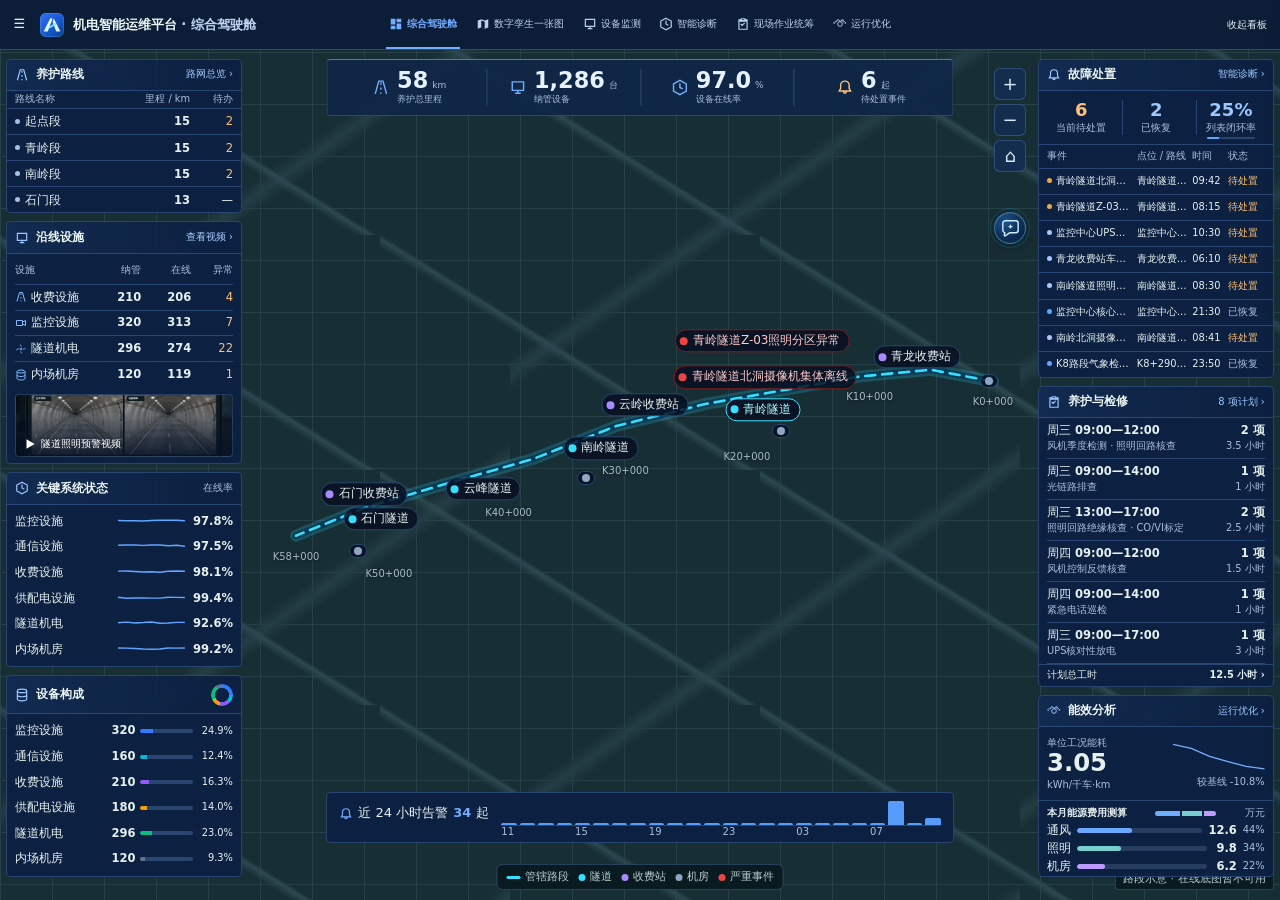
==== commit 38616b44: "更新机电运维平台及数字孪生场景" ====
--- a/index.html
+++ b/index.html
@@ -3,8 +3,8 @@
 <head>
   <meta charset="UTF-8">
   <meta name="viewport" content="width=device-width, initial-scale=1.0">
-  <title>高速公路机电智能运维平台 · 数字孪生原型</title>
-  <link rel="stylesheet" href="css/main.css?v=20261124-toolbar-align">
+  <title>高速公路机电智能运维平台 · 数字孪生</title>
+  <link rel="stylesheet" href="css/main.css?v=20261124-assistant">
   <script type="importmap">
     {"imports":{"three":"./vendor/three/build/three.module.js","three/addons/":"./vendor/three/examples/jsm/"}}
   </script>
@@ -14,17 +14,20 @@
 <body>
   <div id="app"></div>
   <script src="vendor/three.min.js"></script>
-  <script src="js/data.js?v=20261124-bridge"></script>
+  <script src="js/data.js?v=20261124-notices"></script>
   <script src="js/charts.js?v=20261123r"></script>
-  <script src="js/ui.js?v=20261124-git474230a"></script>
-  <script src="js/twin.js?v=20261124-network-landscape"></script>
-  <script src="js/pages-monitor.js?v=20261124-toolbar-align"></script>
+  <script src="js/ui.js?v=20261124-assistant"></script>
+  <script src="js/twin.js?v=20261124-notices"></script>
+  <script src="js/pages-monitor.js?v=20261124-notices"></script>
   <script src="js/pages-bridge.js?v=20261124-tunnel-workbench"></script>
-  <script src="js/pages-songlan.js?v=20261124-git474230a"></script>
-  <script src="js/pages-diagnosis.js?v=20261124-bridge"></script>
-  <script src="js/pages-optimize.js?v=20261124-bridge"></script>
-  <script src="js/pages-cost.js?v=20261124-bridge"></script>
-  <script src="js/pages-ai.js?v=20261124-bridge"></script>
+  <script src="js/pages-songlan.js?v=20261124-notices"></script>
+  <script src="js/pages-diagnosis.js?v=20261124-notices"></script>
+  <script src="js/dropout-trace.js?v=20261124-notices"></script>
+  <script src="js/task-scheduling.js?v=20261124-notices"></script>
+  <script src="js/fan-investment.js?v=20261124-notices"></script>
+  <script src="js/pages-optimize.js?v=20261124-notices"></script>
+  <script src="js/pages-cost.js?v=20261124-notices"></script>
+  <script src="js/pages-ai.js?v=20261124-assistant"></script>
   <script src="js/app.js?v=20261123r"></script>
 </body>
 </html>
--- a/css/main.css
+++ b/css/main.css
@@ -91,7 +91,8 @@
 }
 .nav-sub-item:hover { color: #fff; background: rgba(47,123,255,.1); }
 .nav-sub-item.active { color: #6fd7ef; border-left-color: var(--cyan); background: rgba(0,184,217,.08); }
-.nav-badge { margin-left: auto; background: var(--red); color: #fff; font-size: 10px; padding: 1px 6px; border-radius: 8px; }
+.top-icon-btn .cnt[hidden], .nav-badge[hidden] { display: none; }
+.nav-badge { cursor: pointer; font: inherit; border: 0; margin-left: auto; background: var(--red); color: #fff; font-size: 10px; padding: 1px 6px; border-radius: 8px; }
 .sidebar-foot { padding: 10px 16px; border-top: 1px solid rgba(255,255,255,.07); font-size: 10px; color: #64799a; line-height: 1.6; }
 
 #main { flex: 1; display: flex; flex-direction: column; min-width: 0; }
@@ -735,6 +736,7 @@
 .rp-chip { border: 1px solid #cfe0f5; background: #fff; color: var(--blue-deep); font-size: 11.5px; border-radius: 14px; padding: 3px 10px; cursor: pointer; transition: background .15s, border-color .15s; font-family: inherit; }
 .rp-chip:hover { background: var(--cyan-soft); border-color: var(--cyan); }
 .rp-thread { flex: 1; overflow-y: auto; padding: 12px; display: flex; flex-direction: column; gap: 10px; background: #fbfcfe; }
+.rp-thread > *, #ai-thread > * { flex-shrink: 0; }
 .rp-hello { background: var(--cyan-soft); border: 1px solid #bfe9f2; border-radius: 9px; padding: 10px 12px; font-size: 12px; line-height: 1.7; color: var(--text-2); }
 .rp-hello b { display: flex; gap: 6px; align-items: center; color: var(--navy-800); font-size: 12.5px; margin-bottom: 4px; }
 .rp-hello .muted { font-size: 10.5px; margin-top: 4px; }
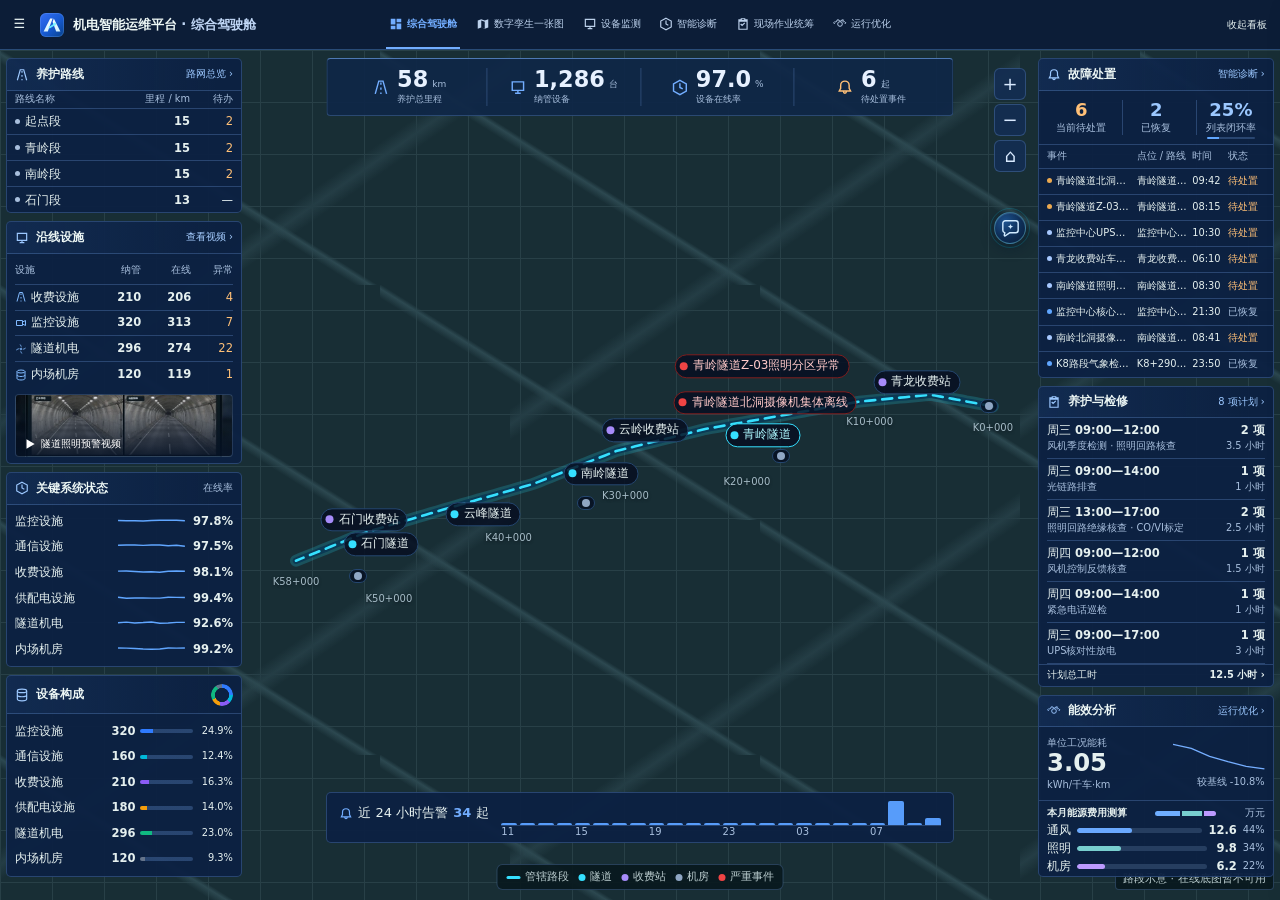
==== commit 48595656: "完善运维平台导航与数字孪生场景" ====
--- a/index.html
+++ b/index.html
@@ -4,11 +4,12 @@
   <meta charset="UTF-8">
   <meta name="viewport" content="width=device-width, initial-scale=1.0">
   <title>高速公路机电智能运维平台 · 数字孪生</title>
-  <link rel="stylesheet" href="css/main.css?v=20261124-assistant">
+  <link rel="stylesheet" href="css/main.css?v=20261125-sidebar-nav">
   <script type="importmap">
     {"imports":{"three":"./vendor/three/build/three.module.js","three/addons/":"./vendor/three/examples/jsm/"}}
   </script>
-  <link rel="stylesheet" href="css/dashboard.css?v=20261124-git474230a">
+  <link rel="stylesheet" href="css/dashboard.css?v=20261125-global-nav">
+  <link rel="stylesheet" href="css/twin-screen.css?v=20261125-twin-environment">
   <link rel="icon" type="image/svg+xml" href="assets/platform-logo.svg">
 </head>
 <body>
@@ -16,9 +17,11 @@
   <script src="vendor/three.min.js"></script>
   <script src="js/data.js?v=20261124-notices"></script>
   <script src="js/charts.js?v=20261123r"></script>
-  <script src="js/ui.js?v=20261124-assistant"></script>
+  <script src="js/ui.js?v=20261125-sidebar-nav"></script>
   <script src="js/twin.js?v=20261124-notices"></script>
-  <script src="js/pages-monitor.js?v=20261124-notices"></script>
+  <script src="js/twin-environment.js?v=20261125-twin-environment"></script>
+  <script src="js/twin-roam.js?v=20261125"></script>
+  <script src="js/pages-monitor.js?v=20261125-twin-environment"></script>
   <script src="js/pages-bridge.js?v=20261124-tunnel-workbench"></script>
   <script src="js/pages-songlan.js?v=20261124-notices"></script>
   <script src="js/pages-diagnosis.js?v=20261124-notices"></script>
--- a/css/main.css
+++ b/css/main.css
@@ -59,11 +59,14 @@
   background: linear-gradient(178deg, var(--navy-900) 0%, var(--navy-800) 62%, #0d2a50 100%);
   color: #c8d6e8; display: flex; flex-direction: column; z-index: 40;
 }
-.brand { padding: 14px 16px 12px; border-bottom: 1px solid rgba(255,255,255,.07); }
-.brand-logo { display: flex; align-items: center; gap: 9px; }
-.brand-mark {display:block;flex:none;}
-.brand-name { font-size: 14px; font-weight: 700; color: #fff; letter-spacing: .5px; line-height: 1.25; }
-.brand-sub { font-size: 10px; color: #7e93b3; margin-top: 2px; letter-spacing: .4px; }
+.sidebar-nav-title {
+  padding: 8px 19px;
+  border-bottom: 1px solid rgba(255,255,255,.09);
+  color: #a8bfdd;
+  font-size: 12px;
+  font-weight: 650;
+  line-height: 1.5;
+}
 .demo-chip {
   margin: 10px 16px 6px; padding: 5px 10px; font-size: 11px; border-radius: 5px;
   background: rgba(245, 158, 11, .14); color: #fbbf24; border: 1px solid rgba(245,158,11,.35);
@@ -470,7 +473,8 @@
 .twin-wrap { position: relative; border-radius: var(--radius); overflow: hidden; background: #060f22; border: 1px solid var(--line-dark); }
 .twin-canvas { display: block; width: 100%; height: 100%; }
 .twin-hud { position: absolute; top: 10px; left: 12px; display: flex; gap: 8px; align-items: center; z-index: 5; flex-wrap: wrap; }
-.twin-hud-r { position: absolute; top: 10px; right: 12px; display: flex; gap: 6px; z-index: 5; }
+.twin-hud-r { position: absolute; top: 10px; right: 12px; display: flex; align-items: center; gap: 6px; z-index: 5; }
+.twin-hud-r:has(.twin-help-content:not([hidden])) { z-index: 9; }
 .hud-btn {
   background: rgba(11,34,66,.85); border: 1px solid var(--line-dark); color: #b9cde8;
   font-size: 11px; padding: 5px 11px; border-radius: 6px; cursor: pointer; backdrop-filter: blur(4px);
@@ -484,6 +488,24 @@
   font-size: 11px; padding: 5px 11px; border-radius: 6px; backdrop-filter: blur(4px);
   font-variant-numeric: tabular-nums;
 }
+.twin-help { position: relative; }
+.twin-help .twin-help-toggle {
+  width: 30px; height: 30px; padding: 0; justify-content: center; border-radius: 50%;
+  color: #d9efff; font-size: 15px; font-weight: 700; line-height: 1;
+}
+.twin-help .twin-help-toggle[aria-expanded="true"] {
+  background: #154365; border-color: #4699bb; color: #fff;
+}
+.twin-help-toggle:focus-visible { outline: 2px solid #8ee8ff; outline-offset: -2px; }
+.twin-help-content {
+  position: absolute; top: 100%; right: 0; width: min(14.5rem, calc(100vw - 24px));
+  max-height: min(15rem, 45dvh); overflow: auto; overscroll-behavior: contain;
+  padding: 12px 14px; border: 1px solid rgba(124,177,221,.35); border-radius: 9px;
+  background: rgba(7,23,43,.94); box-shadow: 0 8px 24px rgba(1,10,24,.3);
+  color: #c3d7ed; font-size: 12px; line-height: 1.75; backdrop-filter: blur(8px);
+}
+.twin-help-content strong { display: block; margin-bottom: 4px; color: #eef7ff; font-size: 13px; }
+.twin-help-content ul { display: grid; gap: 2px; list-style: none; }
 .twin-legend {
   position: absolute; left: 12px; bottom: 12px; z-index: 5; background: rgba(8,26,51,.82);
   border: 1px solid var(--line-dark); border-radius: 7px; padding: 8px 11px; font-size: 11px;
--- a/css/dashboard.css
+++ b/css/dashboard.css
@@ -1,16 +1,20 @@
+/* Shared navigation stays above the scrollable workspaces and full-screen scenes. */
+body {--drive-edge:clamp(6px,.5vw,16px);--drive-head-height:clamp(32px,5.6vh,58px);--drive-utility-height:var(--top-h);--drive-accent:#72adff;}
+#app:has(> .drive-head) {position:relative;height:100vh;height:100dvh;padding-top:var(--drive-head-height);}
+.workbench-sidebar-hidden:not(.drive-mode,.gis-screen-mode) #sidebar {display:none;}
+
 /* Dashboard overlays sit above a single, continuously interactive road map. */
-.drive-mode {--drive-rail-width:clamp(206px,18.4vw,390px);--drive-edge:clamp(6px,.5vw,16px);}
-.drive-mode #app {height:100vh;height:100dvh;}
+.drive-mode {--drive-rail-width:clamp(206px,18.4vw,390px);}
 .drive-mode #main,.drive-mode #content,.drive-mode #page-body {width:100%;height:100%;min-width:0;min-height:0;}
 .drive-mode #content {padding:0;overflow:hidden;}
 .drive-mode #page-body {animation:none;}
 .drive-mode #sidebar,.drive-mode #topbar,.drive-mode .crumb {display:none;}
-.drive {--rail-width:var(--drive-rail-width);--edge:var(--drive-edge);--head:clamp(32px,5.6vh,58px);--gap:clamp(5px,.9vh,12px);--line:rgba(111,159,228,.29);--quiet:#a8bfdd;--drive-accent:#72adff;position:relative;isolation:isolate;height:100%;overflow:hidden;background:#142630;color:#e5f0ef;font:13px/1.45 var(--font);font-variant-numeric:tabular-nums;}
-.drive button,.drive a {font:inherit;color:inherit;}
-.drive button {cursor:pointer;}
-.drive a:hover,.drive button:hover {color:var(--drive-accent);}
-.drive :focus-visible {outline:2px solid var(--drive-accent);outline-offset:2px;}
-.drive h1,.drive h2 {margin:0;color:#edf7f5;}
+.drive {--rail-width:var(--drive-rail-width);--edge:var(--drive-edge);--gap:clamp(5px,.9vh,12px);--line:rgba(111,159,228,.29);--quiet:#a8bfdd;position:relative;isolation:isolate;height:100%;overflow:hidden;background:#142630;color:#e5f0ef;font:13px/1.45 var(--font);font-variant-numeric:tabular-nums;}
+:is(.drive,.drive-head) :is(button,a) {font:inherit;color:inherit;}
+:is(.drive,.drive-head) button {cursor:pointer;}
+:is(.drive,.drive-head) :is(a,button):hover {color:var(--drive-accent);}
+:is(.drive,.drive-head) :focus-visible {outline:2px solid var(--drive-accent);outline-offset:2px;}
+:is(.drive,.drive-head) :is(h1,h2) {margin:0;color:#edf7f5;}
 .drive #dash-map {position:absolute;inset:0;}
 .drive .geo-map {border-radius:0;isolation:isolate;}
 .drive .gm-tiles {background:#182b32;}
@@ -20,11 +24,11 @@
 .drive .gm-legend,.drive .gm-attr {color:#bbcdcf;border:1px solid var(--line);background:rgba(9,25,31,.92);font-size:11px;}
 .drive .gm-legend {left:50%;bottom:10px;transform:translateX(-50%);width:max-content;max-width:96%;justify-content:center;}
 .drive .gm-attr {right:var(--edge);bottom:10px;}
-.drive .gm-ctl {top:calc(var(--head) + 18px);right:calc(var(--edge) + var(--rail-width) + 12px);}
+.drive .gm-ctl {top:18px;right:calc(var(--edge) + var(--rail-width) + 12px);}
 .drive .gm-ctl button {width:32px;height:32px;font:18px/1 var(--font);border-color:var(--line);background:#142e52ee;color:#d9eaff;}
 .drive .gm-n {font-size:12px;}
 .drive .gm-km {font-size:10px;color:#a5bbc6;text-shadow:0 1px 3px #101b22;}
-.drive-head {position:absolute;inset:0 0 auto;z-index:8;height:var(--head);display:grid;grid-template-columns:1fr auto 1fr;align-items:center;gap:clamp(6px,1.2vw,20px);padding:0 var(--edge);background:#0c1d37;border-bottom:1px solid #294b76;}
+.drive-head {position:absolute;inset:0 0 auto;z-index:45;height:var(--drive-head-height);display:grid;grid-template-columns:1fr auto 1fr;align-items:center;gap:clamp(6px,1.2vw,20px);padding:0 var(--drive-edge);background:#0c1d37;border-bottom:1px solid #294b76;color:#e5f0ef;font:13px/1.45 var(--font);font-variant-numeric:tabular-nums;}
 .drive-brand,.drive-actions,.drive-top-nav {display:flex;align-items:center;min-width:0;}
 .drive-brand {gap:clamp(5px,.65vw,12px);}
 .drive-brand h1 {font-size:clamp(11px,1.03vw,19px);font-weight:680;line-height:1.15;white-space:nowrap;}
@@ -36,8 +40,9 @@
 .drive-actions {justify-content:flex-end;white-space:nowrap;}
 .drive-top-nav {height:100%;justify-content:center;gap:clamp(4px,1vw,22px);}
 .drive-top-nav a {display:flex;align-items:center;gap:4px;height:100%;padding:0 3px;border-bottom:2px solid transparent;white-space:nowrap;font-size:clamp(10px,.82vw,14px);color:#bcd1ec;}
+.drive-top-nav a[hidden] {display:none;}
 .drive-top-nav a[aria-current=page] {border-color:var(--drive-accent);color:var(--drive-accent);font-weight:650;}
-.drive-kpis {position:absolute;z-index:4;top:calc(var(--head) + var(--gap));left:50%;transform:translateX(-50%);width:min(49vw,1160px,calc(100% - 2 * var(--rail-width) - 36px));display:grid;grid-template-columns:repeat(4,minmax(0,1fr));padding:clamp(5px,1vh,13px) 5px;background:#102747ed;border:1px solid var(--line);border-top-color:#4d78b3;border-radius:4px;}
+.drive-kpis {position:absolute;z-index:4;top:var(--gap);left:50%;transform:translateX(-50%);width:min(49vw,1160px,calc(100% - 2 * var(--rail-width) - 36px));display:grid;grid-template-columns:repeat(4,minmax(0,1fr));padding:clamp(5px,1vh,13px) 5px;background:#102747ed;border:1px solid var(--line);border-top-color:#4d78b3;border-radius:4px;}
 .drive-kpis a {display:flex;align-items:center;justify-content:center;gap:clamp(3px,.6vw,12px);min-width:0;color:#e7f1ff;}
 .drive-kpis a + a {border-left:1px solid var(--line);}
 .drive-kpis svg {color:var(--drive-accent);flex:none;}
@@ -46,7 +51,7 @@
 .drive-kpis small,.drive-kpis span {font-size:clamp(9px,.7vw,12px);color:var(--quiet);}
 .drive-kpis small {margin-left:4px;}
 .drive-kpis span {display:block;}
-.drive-rail {position:absolute;z-index:5;top:calc(var(--head) + var(--gap));bottom:clamp(14px,2.6vh,31px);width:var(--rail-width);display:flex;flex-direction:column;gap:var(--gap);overflow:auto;scrollbar-width:thin;scrollbar-color:#45636c transparent;}
+.drive-rail {position:absolute;z-index:5;top:var(--gap);bottom:clamp(14px,2.6vh,31px);width:var(--rail-width);display:flex;flex-direction:column;gap:var(--gap);overflow:auto;scrollbar-width:thin;scrollbar-color:#45636c transparent;}
 .drive-left {left:var(--edge);}
 .drive-right {right:var(--edge);}
 .drive .drive-mobile-tabs,.drive-nav-mask {display:none;}
@@ -55,11 +60,12 @@
 .drive-mode #robot-btn {bottom:40px;right:calc(var(--drive-rail-width) + var(--drive-edge) + 12px);width:32px;height:32px;z-index:5;}
 .drive-mode #robot-panel {bottom:78px;right:calc(var(--drive-rail-width) + var(--drive-edge) + 12px);}
 .drive-mode:has(.drive[data-boards=off]) #robot-btn,.drive-mode:has(.drive[data-boards=off]) #robot-panel {right:20px;}
-.drive-nav-open #sidebar {display:flex;position:fixed;top:66px;left:0;bottom:0;z-index:41;width:240px;}
-.drive-nav-open #topbar {display:flex;position:fixed;top:0;left:0;right:0;z-index:42;}
-.drive-nav-open .drive-nav-mask {display:block;position:fixed;inset:0;z-index:11;background:#06132088;border:0;}
+:is(.drive-mode,.gis-screen-mode).drive-nav-open #sidebar {display:flex;position:fixed;top:calc(var(--drive-head-height) + var(--drive-utility-height));left:0;bottom:0;z-index:41;width:240px;}
+:is(.drive-mode,.gis-screen-mode).drive-nav-open #topbar {display:flex;position:fixed;top:var(--drive-head-height);left:0;right:0;height:var(--drive-utility-height);z-index:42;}
+:is(.drive-mode,.gis-screen-mode).drive-nav-open .drive-nav-mask {display:block;position:fixed;inset:var(--drive-head-height) 0 0;z-index:39;background:#06132088;border:0;}
 @media(max-width:900px) {
-  .drive {--head:76px;--edge:10px;--rail-width:min(320px,calc(100% - 20px));}
+  body {--drive-head-height:76px;--drive-edge:10px;--drive-utility-height:50px;}
+  .drive {--rail-width:min(320px,calc(100% - 20px));}
   .drive-brand {gap:7px;}
   .drive-brand-mark {width:20px;height:20px;}
   .drive-head {grid-template-columns:minmax(0,1fr) auto;grid-template-rows:40px 35px;gap:0 5px;}
@@ -69,16 +75,16 @@
   .drive-kpis {width:calc(100% - 20px);max-width:540px;}
   .drive-kpis svg {display:none;}
   .drive .gm-ctl,.drive[data-boards=on] .gm-ctl {right:10px;}
-  .drive-rail {display:none;top:calc(var(--head) + 96px);bottom:56px;left:10px;right:auto;}
+  .drive-rail {display:none;top:96px;bottom:56px;left:10px;right:auto;}
   .drive[data-boards=on][data-side=left] .drive-left,.drive[data-boards=on][data-side=right] .drive-right {display:flex;}
-  .drive[data-boards=on] .drive-mobile-tabs {display:flex;position:absolute;left:10px;top:calc(var(--head) + 58px);z-index:7;}
+  .drive[data-boards=on] .drive-mobile-tabs {display:flex;position:absolute;left:10px;top:58px;z-index:7;}
   .drive-mobile-tabs button {border:1px solid var(--line);background:#132e54;color:#bbd2f2;padding:5px 12px;}
   .drive-mobile-tabs [aria-pressed=true] {background:#235395;color:#ebf4ff;}
   .drive .gm-legend {font-size:10px;bottom:25px;gap:6px;}
   .drive .gm-attr {font-size:9px;bottom:3px;}
   .drive-mode #robot-btn,.drive-mode #robot-panel {right:12px;}
-  .drive-nav-open #sidebar {top:50px;bottom:0;width:min(76vw,280px);}
-  .drive-nav-open #topbar {min-width:0;overflow-x:auto;max-width:100vw;height:50px;}
+  :is(.drive-mode,.gis-screen-mode).drive-nav-open #sidebar {width:min(76vw,280px);}
+  :is(.drive-mode,.gis-screen-mode).drive-nav-open #topbar {min-width:0;overflow-x:auto;max-width:100vw;}
   .drive-nav-open #topbar .top-road,.drive-nav-open #topbar .top-user {display:none;}
 }
 @media(prefers-reduced-motion:reduce) {.drive .gm-flow,.drive .gm-n.event i {animation:none;}}
--- a/css/twin-screen.css
+++ b/css/twin-screen.css
@@ -0,0 +1,565 @@
+.gis-screen-mode #app {
+  background: #060f22;
+}
+
+.gis-screen-mode:not(.drive-nav-open) #sidebar,
+.gis-screen-mode #topbar,
+.gis-screen-mode #robot-btn,
+.gis-screen-mode #robot-panel,
+.gis-screen-mode .crumb,
+.gis-screen-mode .gis-instructions,
+.gis-screen-mode .gis-stage-sidebar[hidden],
+.gis-screen-mode .gis-stage-tools[hidden],
+.gis-screen-mode .gis-scene-settings[hidden],
+.gis-screen-mode #gis-bottom {
+  display: none;
+}
+
+.gis-screen-mode #main,
+.gis-screen-mode #content,
+.gis-screen-mode #page-body,
+.gis-screen-mode .gis-stage,
+.gis-screen-mode .gis-stage-surface {
+  display: flex;
+  flex: 1;
+  flex-direction: column;
+  min-width: 0;
+  min-height: 0;
+}
+
+.gis-screen-mode #content {
+  padding: 0;
+  overflow: hidden;
+  scrollbar-gutter: auto;
+}
+
+.gis-screen-mode #page-body {
+  animation: none;
+}
+
+.gis-screen-mode #twin-box {
+  flex: 1;
+  min-height: 0;
+  border: 0;
+  border-radius: 0;
+}
+
+.gis-screen-mode .gis-stage {
+  --scene-inset: clamp(10px, 1.1vw, 20px);
+  --scene-control-height: 32px;
+  --scene-rail-top: calc(var(--scene-inset) + var(--gis-hud-height, 32px) + 8px);
+  --scene-list-width: clamp(13.5rem, 16vw, 16rem);
+  --scene-panel: rgba(7, 23, 43, 0.89);
+  --scene-panel-line: rgba(124, 177, 221, 0.3);
+  --scene-panel-text: #d9e9fa;
+  --scene-panel-muted: #aabed4;
+  position: relative;
+  isolation: isolate;
+}
+
+.gis-screen-mode .gis-scene-hud {
+  position: absolute;
+  z-index: 9;
+  inset: var(--scene-inset) var(--scene-inset) auto;
+  display: grid;
+  grid-template-columns: max-content minmax(0, 1fr) auto;
+  grid-template-areas: "tools scenes help";
+  align-items: center;
+  gap: 8px 12px;
+  pointer-events: none;
+}
+
+.gis-screen-mode .gis-scene-hud .twin-hud {
+  position: static;
+  grid-area: tools;
+  min-width: 0;
+}
+
+.gis-screen-mode .gis-scene-hud .twin-hud-r {
+  display: contents;
+}
+
+.gis-screen-mode .gis-scene-hud .twin-help {
+  display: flex;
+  grid-area: help;
+  pointer-events: auto;
+}
+
+.gis-screen-mode .gis-scene-hud .twin-help-toggle {
+  width: var(--scene-control-height);
+  height: var(--scene-control-height);
+}
+
+.gis-screen-mode .gis-scene-hud .hud-live {
+  grid-column: 1 / -1;
+  grid-row: 2;
+  justify-self: end;
+  max-width: 100%;
+}
+
+.gis-screen-mode .gis-scene-hud .twin-hud .hud-btn {
+  min-height: var(--scene-control-height);
+  font-size: 0.75rem;
+  white-space: nowrap;
+  pointer-events: auto;
+}
+
+.gis-screen-mode .gis-overlay-toggle[aria-expanded="true"] {
+  background: #154365;
+  border-color: #4699bb;
+  color: #c8f3ff;
+}
+
+.gis-screen-mode :is(.gis-stage-sidebar, .gis-stage-tools, .gis-scene-settings) {
+  position: absolute;
+  z-index: 8;
+  color: var(--scene-panel-text);
+  color-scheme: dark;
+  overscroll-behavior: contain;
+  scrollbar-color: #477196 transparent;
+  scrollbar-width: thin;
+}
+
+.gis-screen-mode .gis-stage-sidebar {
+  inset: var(--scene-rail-top) auto auto var(--scene-inset);
+  width: var(--scene-list-width);
+  max-height: max(0px, calc(100% - var(--scene-rail-top) - 3.5rem - var(--scene-inset)));
+  gap: 8px;
+  overflow: auto;
+}
+
+.gis-screen-mode .gis-stage-sidebar > .card,
+.gis-screen-mode :is(.gis-stage-tools, .gis-scene-settings) {
+  margin: 0;
+  background: var(--scene-panel);
+  border: 1px solid var(--scene-panel-line);
+  border-radius: 9px;
+  box-shadow: 0 10px 24px rgba(1, 10, 24, 0.22);
+  backdrop-filter: blur(9px);
+}
+
+.gis-screen-mode .gis-stage-sidebar > .card {
+  flex: none;
+}
+
+.gis-screen-mode :is(.gis-stage-sidebar, .gis-stage-tools) .card-h {
+  min-height: 38px;
+  padding: 8px 11px;
+  border-color: var(--scene-panel-line);
+}
+
+.gis-screen-mode :is(.gis-stage-sidebar, .gis-stage-tools) :is(.card-t, .ctl-t) {
+  color: #eef7ff;
+  font-size: 0.8125rem;
+}
+
+.gis-screen-mode .gis-stage-sidebar .card-b {
+  padding: 6px 8px;
+}
+
+.gis-screen-mode .gis-stage-sidebar .muted {
+  color: var(--scene-panel-muted);
+}
+
+.gis-screen-mode .gis-list-entry {
+  display: block;
+  width: 100%;
+  min-height: 28px;
+  border: 0;
+  border-radius: 5px;
+  background: transparent;
+  text-align: left;
+}
+
+.gis-screen-mode .gis-list-entry:hover {
+  background: rgba(86, 158, 217, 0.18);
+}
+
+.gis-screen-mode #gis-layers button[data-asset] {
+  width: 100%;
+  margin-block: 2px;
+}
+
+.gis-screen-mode .gis-stage-sidebar .pill {
+  padding: 3px 7px;
+  background: #0a243f;
+  border-color: var(--scene-panel-line);
+  color: var(--scene-panel-text);
+}
+
+.gis-screen-mode .gis-stage-sidebar .pill.on {
+  background: #145276;
+  border-color: #419bbd;
+  color: #fff;
+}
+
+.gis-screen-mode .gis-stage-tools {
+  --text-2: var(--scene-panel-muted);
+  inset: auto var(--scene-inset) var(--scene-inset) calc(var(--scene-inset) + var(--scene-list-width) + 10px);
+  max-height: min(56%, 22rem, max(0px, calc(100% - var(--scene-rail-top) - var(--scene-inset))));
+  overflow: auto;
+}
+
+.gis-screen-mode .gis-stage-tools > .card-h {
+  position: sticky;
+  top: 0;
+  z-index: 1;
+  background: #0d243d;
+}
+
+.gis-screen-mode .gis-overlay-close {
+  padding: 3px 9px;
+}
+
+.gis-screen-mode .gis-scene-settings {
+  inset: var(--scene-rail-top) var(--scene-inset) auto auto;
+  width: min(19rem, calc(100% - 2 * var(--scene-inset)));
+  max-height: max(0px, calc(100% - var(--scene-rail-top) - var(--scene-inset)));
+  overflow: auto;
+}
+
+.gis-screen-mode .gis-settings-head {
+  position: sticky;
+  top: 0;
+  z-index: 1;
+  display: flex;
+  justify-content: space-between;
+  align-items: center;
+  gap: 12px;
+  min-height: 40px;
+  padding: 7px 12px;
+  border-bottom: 1px solid var(--scene-panel-line);
+  background: #0d243d;
+}
+
+.gis-screen-mode .gis-settings-head h2 {
+  margin: 0;
+  color: #eef7ff;
+  font-size: 0.875rem;
+  font-weight: 650;
+}
+
+.gis-screen-mode .gis-settings-body {
+  display: grid;
+  gap: 8px;
+  padding: 10px 12px 12px;
+  font-size: 0.8125rem;
+}
+
+.gis-screen-mode .gis-settings-body :is(h3, legend) {
+  margin: 2px 0 0;
+  padding: 0;
+  color: #eef7ff;
+  font-size: inherit;
+  font-weight: 650;
+}
+
+.gis-screen-mode .gis-settings-row {
+  display: grid;
+  grid-template-columns: minmax(4rem, 1fr) minmax(0, 1.8fr);
+  align-items: center;
+  gap: 8px;
+}
+
+.gis-screen-mode .gis-settings-row select {
+  width: 100%;
+  min-width: 0;
+  min-height: var(--scene-control-height);
+  padding: 3px 8px;
+  border: 1px solid var(--scene-panel-line);
+  border-radius: 6px;
+  background: #102c47;
+  color: var(--scene-panel-text);
+  font: inherit;
+}
+
+.gis-screen-mode #gis-time {
+  display: flex;
+  min-height: var(--scene-control-height);
+  border-color: var(--scene-panel-line);
+  background: #102c47;
+}
+
+.gis-screen-mode #gis-time .seg {
+  flex: 1;
+  background: transparent;
+  border-color: var(--scene-panel-line);
+  color: var(--scene-panel-text);
+}
+
+.gis-screen-mode #gis-time .seg.on {
+  background: #154365;
+  color: #c8f3ff;
+}
+
+.gis-screen-mode .gis-settings-actions {
+  display: flex;
+  flex-wrap: wrap;
+  gap: 6px;
+}
+
+.gis-screen-mode .gis-view-options {
+  display: grid;
+  grid-template-columns: repeat(2, minmax(0, 1fr));
+  gap: 6px;
+}
+
+.gis-screen-mode :is(.gis-settings-actions, .gis-view-options) .hud-btn {
+  min-height: var(--scene-control-height);
+  justify-content: center;
+  text-align: center;
+}
+
+.gis-screen-mode .gis-settings-actions .hud-btn {
+  flex: 1 1 auto;
+}
+
+.gis-screen-mode .gis-scene-settings .hud-btn[aria-pressed="true"] {
+  background: #154365;
+  border-color: #4699bb;
+  color: #c8f3ff;
+}
+
+.gis-screen-mode .gis-scene-settings .hud-btn:disabled {
+  opacity: 0.48;
+  cursor: not-allowed;
+}
+
+.gis-screen-mode .gis-tour-status {
+  margin: 0;
+  color: var(--scene-panel-muted);
+  font-size: 0.75rem;
+  line-height: 1.45;
+}
+
+.gis-screen-mode .gis-settings-note {
+  margin-top: 6px;
+  color: var(--scene-panel-muted);
+  font-size: 0.75rem;
+}
+
+.gis-screen-mode .gis-stage-tools > .card-b {
+  padding: 9px;
+}
+
+.gis-screen-mode .gis-stage-tools .console-grid {
+  grid-template-columns: repeat(auto-fit, minmax(min(100%, 10rem), 1fr));
+  gap: 8px;
+}
+
+.gis-screen-mode .gis-stage-tools .ctl-group {
+  padding: 9px;
+  background: rgba(25, 59, 89, 0.52);
+  border-color: var(--scene-panel-line);
+  border-radius: 7px;
+}
+
+.gis-screen-mode .gis-stage-tools .ctl-t {
+  margin-bottom: 7px;
+  letter-spacing: normal;
+}
+
+.gis-screen-mode .gis-stage-tools .range-row {
+  gap: 6px;
+}
+
+.gis-screen-mode .gis-stage-tools .rv {
+  min-width: 32px;
+  color: #bde9ff;
+}
+
+.gis-screen-mode .gis-stage-tools input[type="range"] {
+  accent-color: #49b7e5;
+}
+
+.gis-screen-mode .gis-stage-tools :is(.btn, .seg, .sel) {
+  min-height: 28px;
+  background: #102c47;
+  border-color: var(--scene-panel-line);
+  color: var(--scene-panel-text);
+}
+
+.gis-screen-mode .gis-stage-tools .btn-group {
+  border-color: var(--scene-panel-line);
+}
+
+.gis-screen-mode .gis-stage-tools :is(.btn, .seg, .sel):not(:disabled):hover {
+  background: #193c5e;
+  border-color: #5497bf;
+  color: #fff;
+}
+
+.gis-screen-mode .gis-stage-tools :is(.btn.primary, .seg.on) {
+  background: #1d5a86;
+  border-color: #4199c4;
+  color: #fff;
+}
+
+.gis-screen-mode .gis-stage-tools .tag.warn {
+  background: #403124;
+  color: #ffd49c;
+}
+
+.gis-screen-mode .gis-stage .switch {
+  border: 0;
+  padding: 0;
+  background: #344c65;
+}
+
+.gis-screen-mode .gis-stage .switch.on {
+  background: #2383b5;
+}
+
+.gis-screen-mode .gis-stage .switch:disabled {
+  cursor: not-allowed;
+}
+
+.gis-screen-mode .twin-legend {
+  left: var(--scene-inset);
+  bottom: var(--scene-inset);
+  display: flex;
+  flex-wrap: wrap;
+  gap: 3px 10px;
+  max-width: var(--scene-list-width);
+  line-height: 1.45;
+  pointer-events: none;
+}
+
+.gis-screen-mode .twin-legend .li {
+  white-space: nowrap;
+}
+
+.gis-screen-mode .gis-stage:has(.gis-stage-tools:not([hidden])) .twin-info {
+  top: var(--scene-rail-top);
+  bottom: auto;
+  max-height: min(15rem, 30%);
+}
+
+.gis-screen-mode .gis-scene-overlay {
+  grid-area: scenes;
+  justify-self: end;
+  width: min(100%, 38rem);
+  gap: 8px;
+  grid-template-columns: minmax(0, 1fr) minmax(6rem, 24%);
+}
+
+.gis-screen-mode .gis-scene-overlay > * {
+  height: var(--scene-control-height);
+  grid-column: auto;
+  pointer-events: auto;
+}
+
+.gis-screen-mode .gis-scene-overlay #gis-mode {
+  grid-column: auto;
+  grid-template-columns: repeat(4, minmax(0, 1fr));
+  border-color: var(--line-dark);
+}
+
+.gis-screen-mode .gis-scene-overlay :is(.seg, .sel, .btn) {
+  background: var(--navy-800);
+  border-color: var(--line-dark);
+  color: #c9ddf5;
+  font-size: 0.8125rem;
+}
+
+.gis-screen-mode .gis-scene-overlay :is(.seg:hover, .btn:not(:disabled):hover) {
+  background: var(--navy-700);
+  color: #fff;
+}
+
+.gis-screen-mode .gis-scene-overlay :is(.seg.on, .btn.primary) {
+  background: var(--blue-deep);
+  color: #fff;
+}
+
+.gis-screen-mode .gis-scene-overlay .sel {
+  color-scheme: dark;
+}
+
+.gis-screen-mode #twin-box :is(button, select):focus-visible,
+.gis-screen-mode :is(.gis-stage-sidebar, .gis-stage-tools, .gis-scene-settings) :focus-visible {
+  outline: 2px solid #8ee8ff;
+  outline-offset: -2px;
+}
+
+.gis-screen-mode .twin-info {
+  right: var(--scene-inset);
+  bottom: var(--scene-inset);
+  width: min(270px, calc(100% - 24px));
+  max-height: min(24rem, calc(100% - 72px));
+  overflow: auto;
+}
+
+@media (max-width: 68rem) {
+  .gis-screen-mode .gis-stage {
+    --scene-rail-top: calc(var(--scene-inset) + var(--gis-hud-height, 72px) + 8px);
+  }
+
+  .gis-screen-mode .gis-scene-hud {
+    grid-template-columns: minmax(0, 1fr) auto;
+    grid-template-areas: "tools help" "scenes scenes";
+  }
+
+  .gis-screen-mode .gis-scene-overlay {
+    justify-self: start;
+  }
+
+  .gis-screen-mode .gis-scene-hud .hud-live {
+    grid-row: 3;
+  }
+}
+
+@media (max-width: 48rem) {
+  .gis-screen-mode .gis-scene-hud .twin-hud {
+    gap: 6px;
+  }
+
+  .gis-screen-mode .gis-scene-hud .twin-hud .hud-btn {
+    padding-inline: 8px;
+  }
+
+  .gis-screen-mode .gis-stage-sidebar {
+    width: min(18rem, calc(100% - 2 * var(--scene-inset)));
+  }
+
+  .gis-screen-mode .gis-stage-tools {
+    left: var(--scene-inset);
+    max-height: min(60%, 25rem, max(0px, calc(100% - var(--scene-rail-top) - var(--scene-inset))));
+  }
+
+  .gis-screen-mode .gis-stage:has(.gis-stage-tools:not([hidden])) .twin-info {
+    max-height: min(24%, 11rem);
+  }
+
+  .gis-screen-mode .gis-stage:has(.gis-stage-tools:not([hidden])) .twin-legend {
+    visibility: hidden;
+  }
+}
+
+@media (max-width: 40rem) {
+  .gis-screen-mode .gis-scene-overlay #gis-mode svg {
+    display: none;
+  }
+
+  .gis-screen-mode .gis-scene-overlay #gis-mode .seg {
+    font-size: clamp(0.7rem, 3.6vw, 0.8125rem);
+  }
+
+  .gis-screen-mode .gis-scene-hud .twin-hud .hud-btn svg {
+    display: none;
+  }
+
+  .gis-screen-mode #twin-box:has(.twin-info.show) .twin-legend {
+    visibility: hidden;
+  }
+}
+
+@media (max-width: 29rem) {
+  .gis-screen-mode .gis-stage {
+    --scene-rail-top: calc(var(--scene-inset) + var(--gis-hud-height, 112px) + 8px);
+  }
+
+  .gis-screen-mode .gis-scene-overlay {
+    grid-template-columns: minmax(0, 1fr);
+  }
+}
